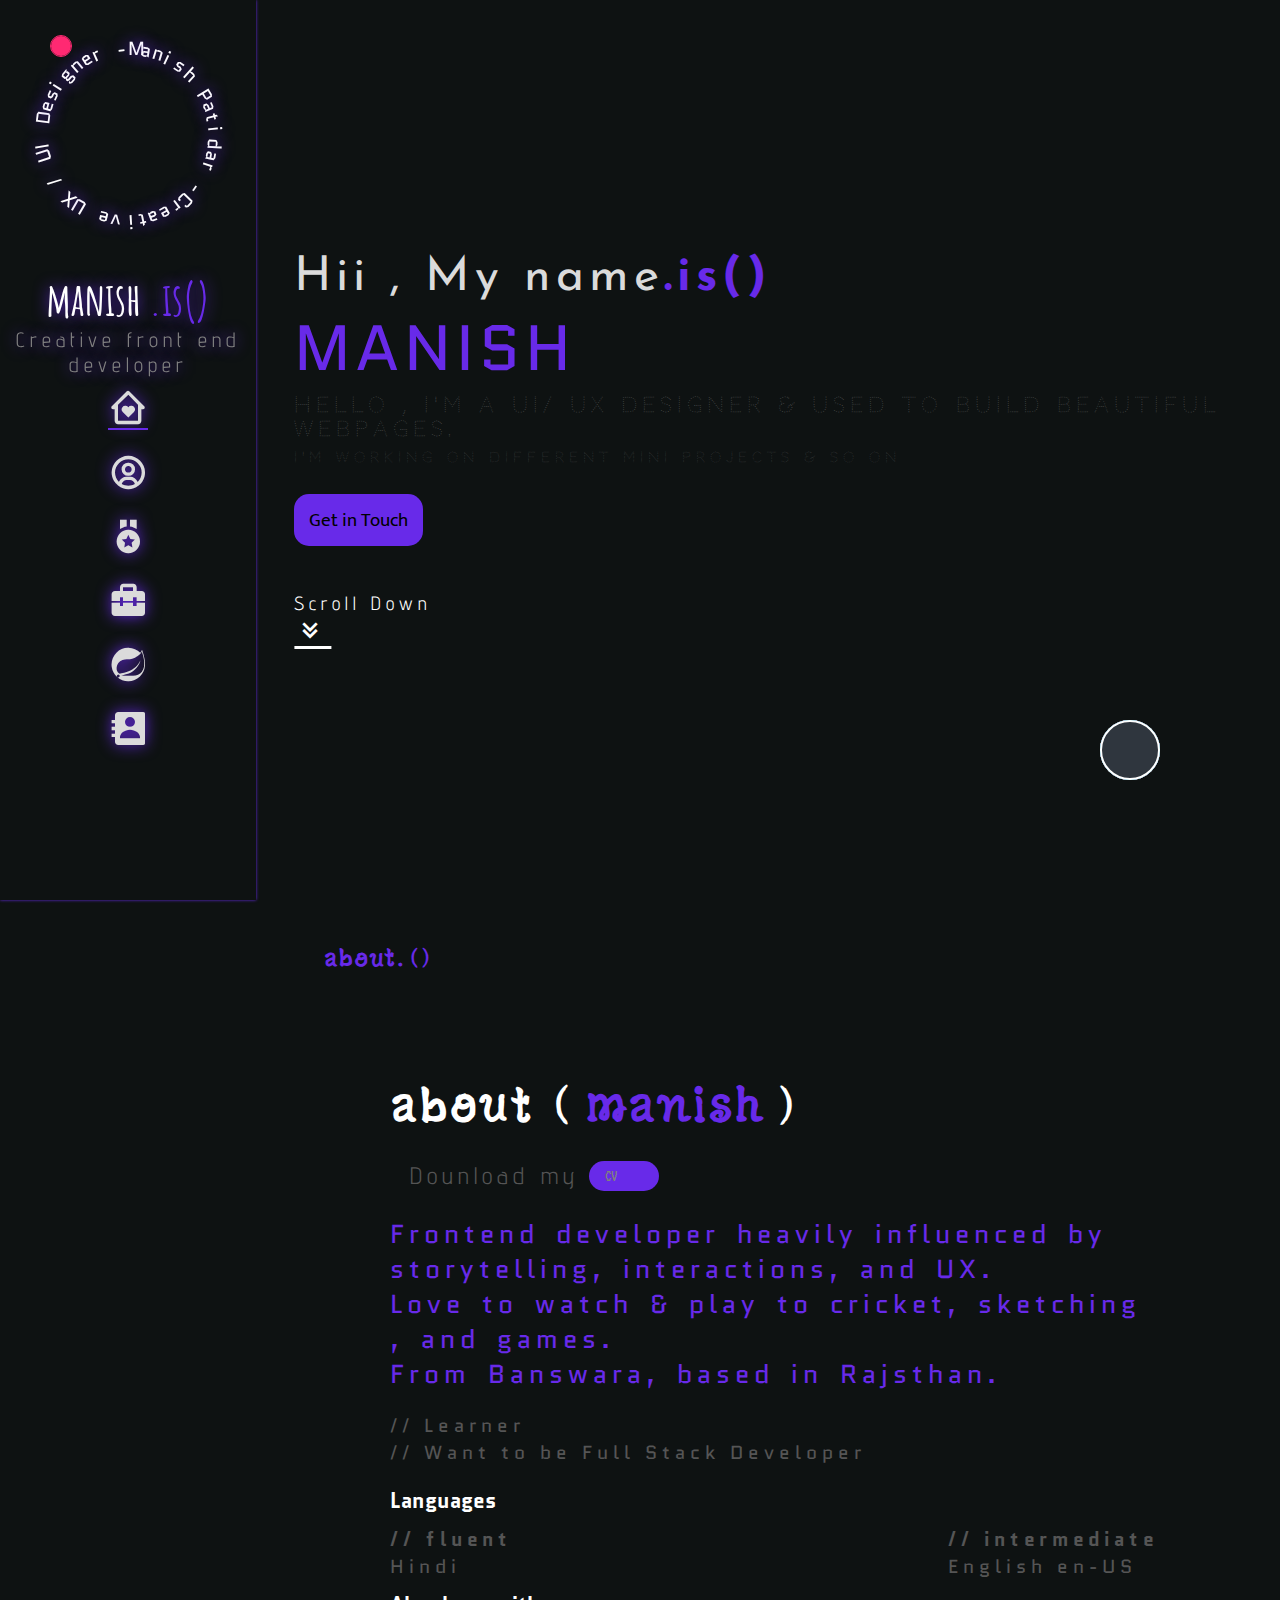
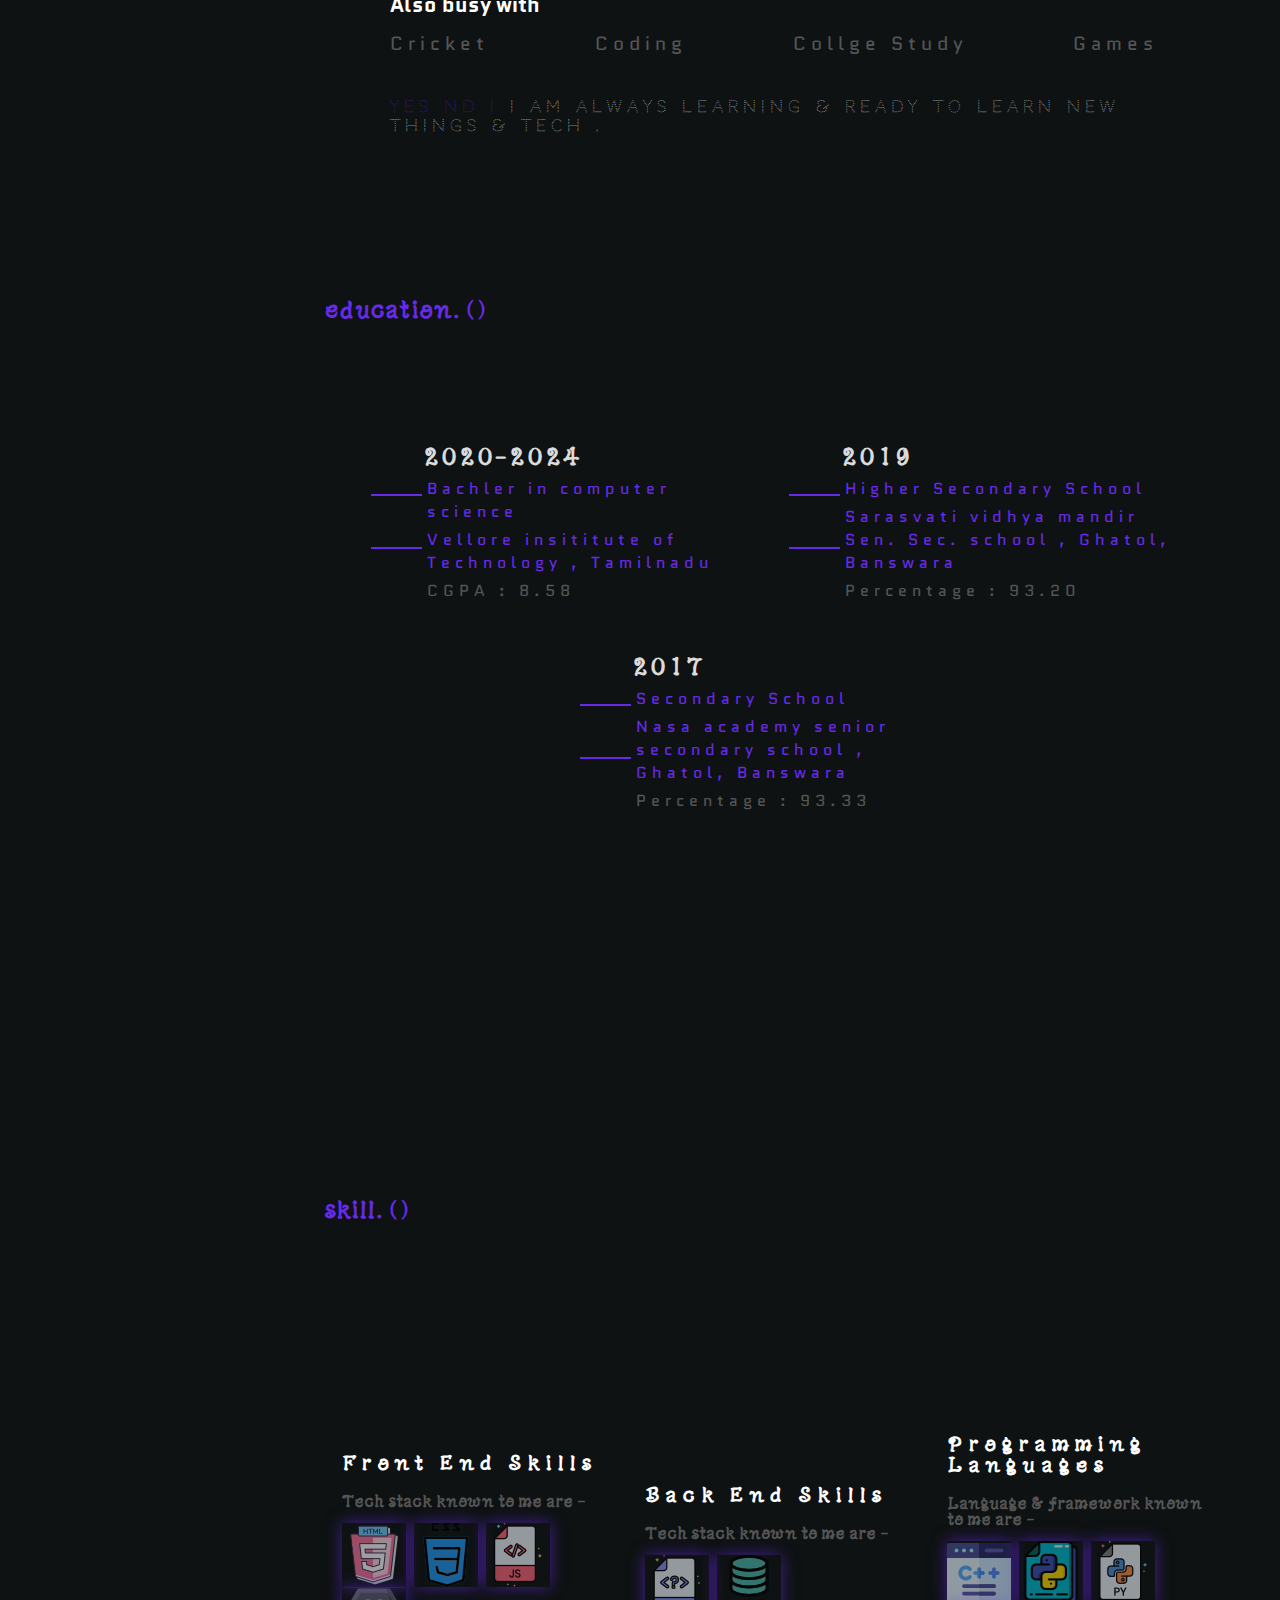
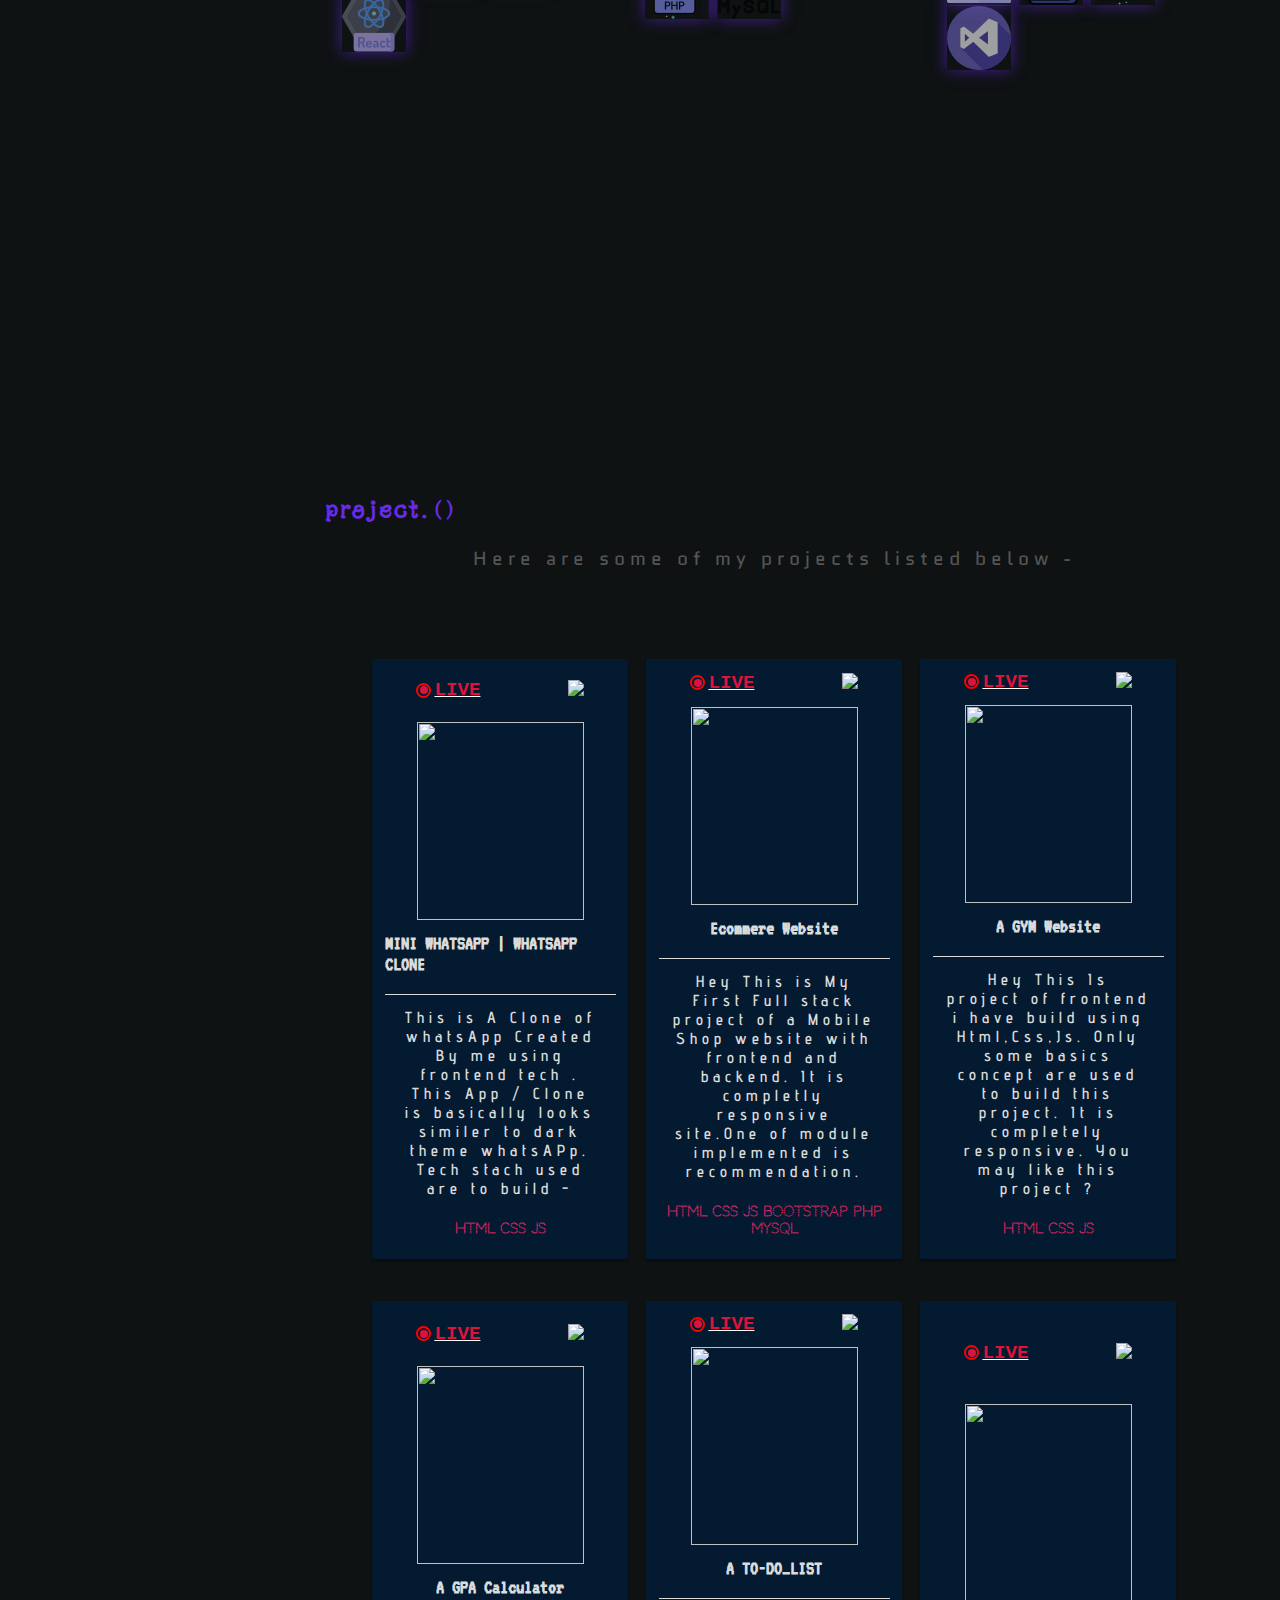
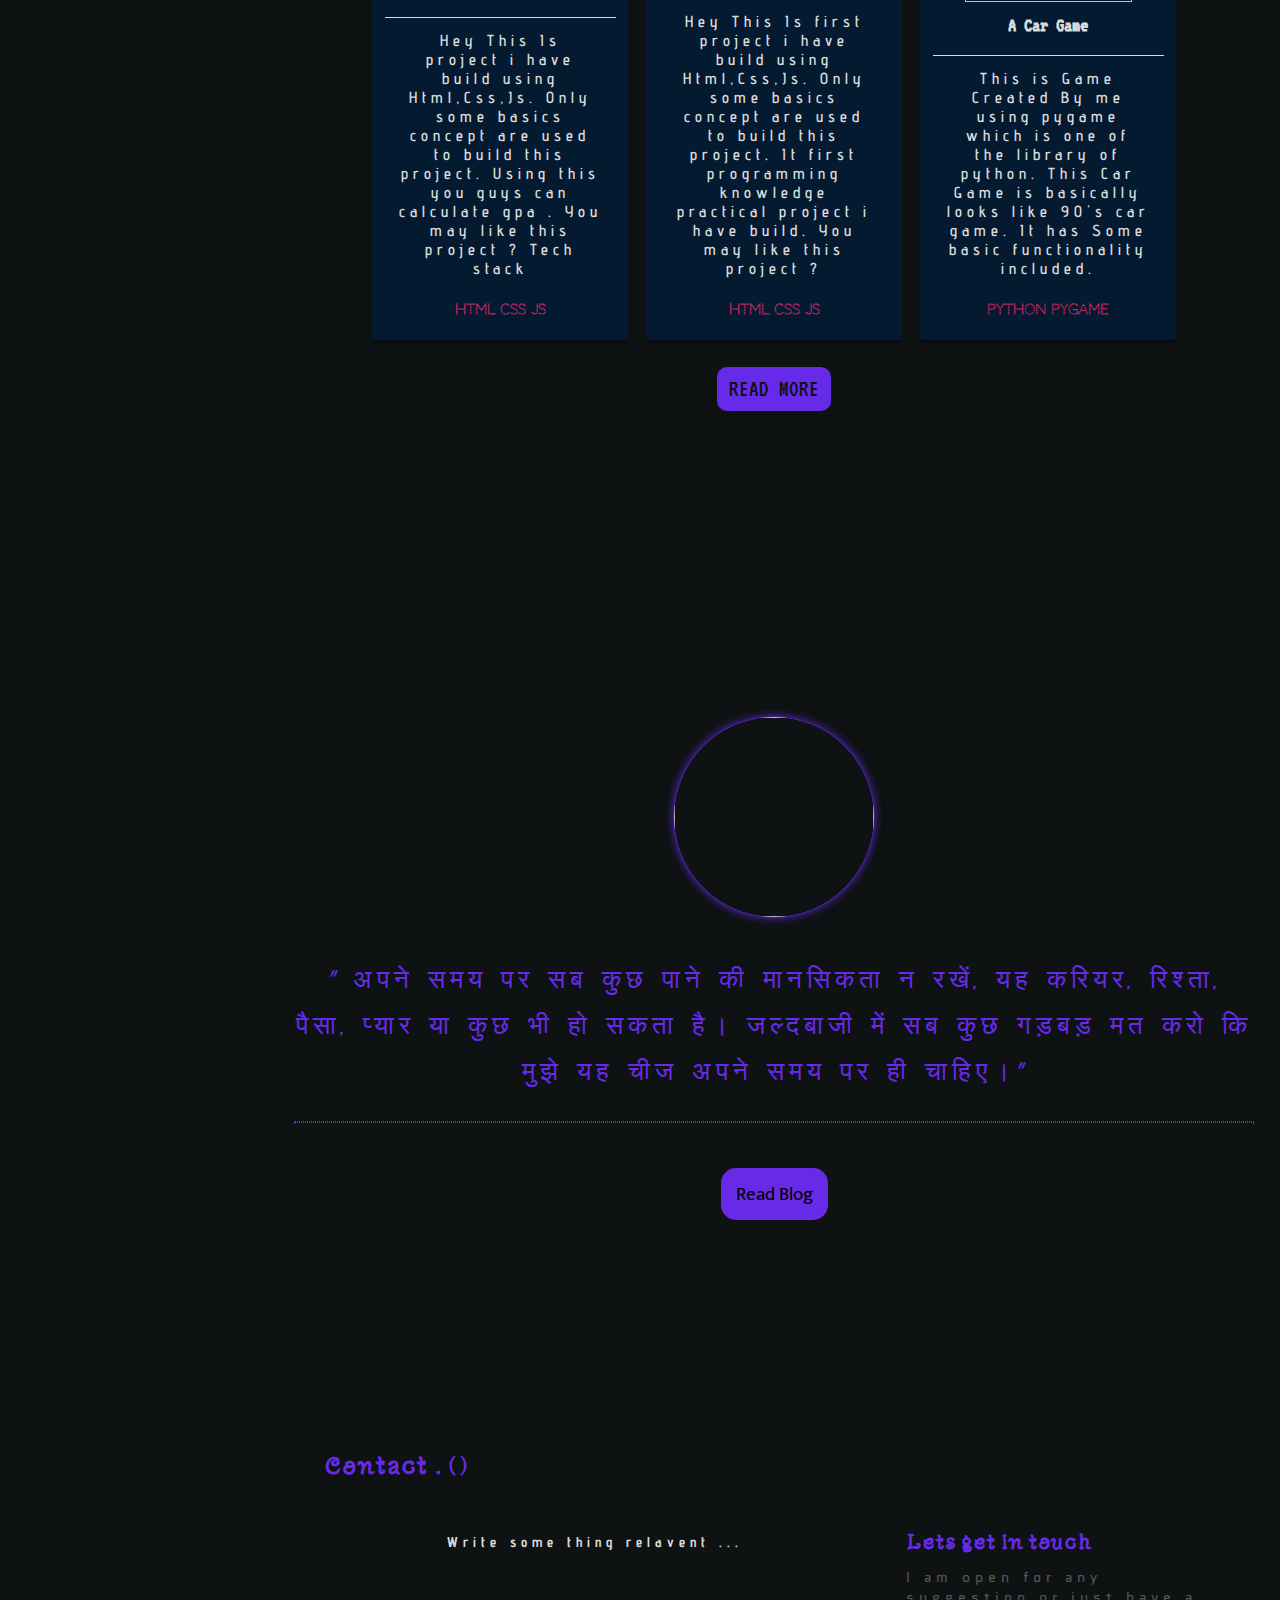
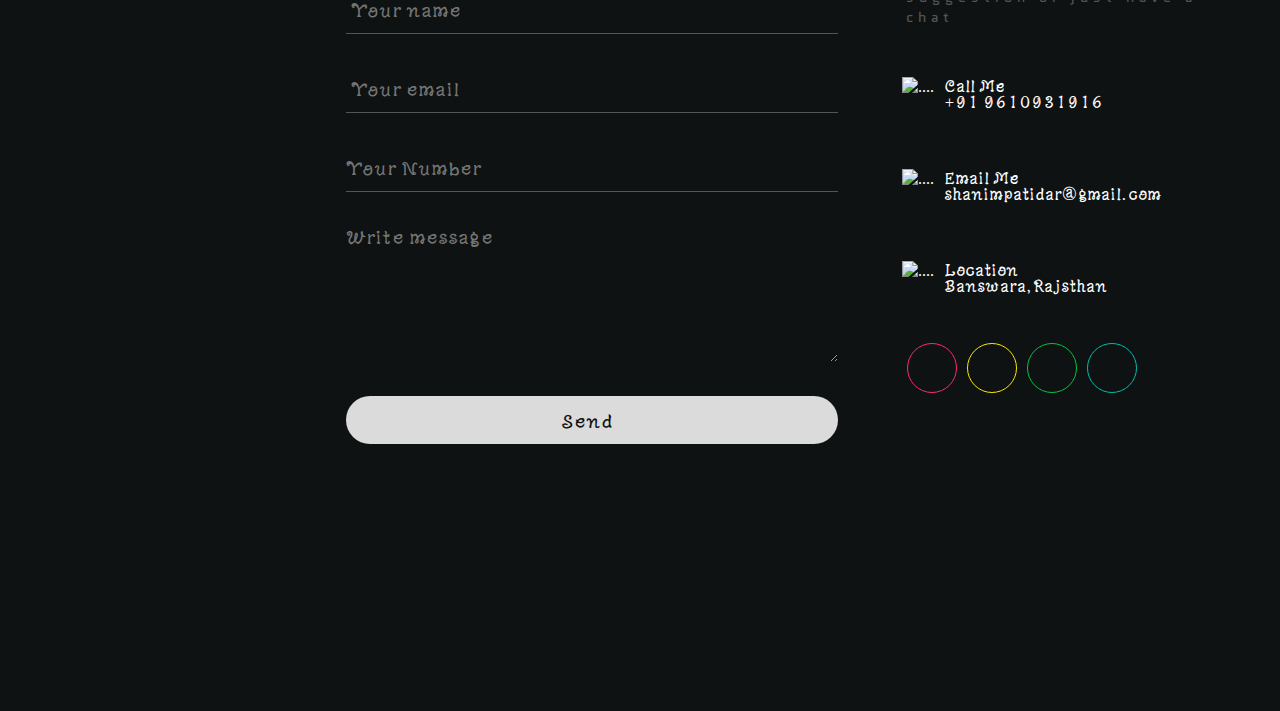
==== Portfolio/index.html @ 928ddebb "Add files via upload" ====
<!DOCTYPE html>
<html lang="en">

<head>
    <meta charset="UTF-8">
    <meta http-equiv="X-UA-Compatible" content="IE=edge">
    <meta name="viewport" content="width=device-width, initial-scale=1.0">
    <title>Mine Portfolio -- | Manish </title>
    <link rel="stylesheet" href="style.css">
    <link rel="stylesheet" href="media.css">
    <!-- 	Adding cdn link & font awesom icon link -->
    <link href="https://cdnjs.cloudflare.com/ajax/libs/font-awesome/5.13.0/css/all.min.css" rel="stylesheet">
    <link rel="stylesheet" href="https://pro.fontawesome.com/releases/v5.10.0/css/all.css"
        integrity="sha384-AYmEC3Yw5cVb3ZcuHtOA93w35dYTsvhLPVnYs9eStHfGJvOvKxVfELGroGkvsg+p" crossorigin="anonymous" />
    <!-- box-icon link -->
    <link href='https://unpkg.com/boxicons@2.1.1/css/boxicons.min.css' rel='stylesheet'>
</head>

<body>
    <div class="burger" >
        <div class="line f" ></div>
        <div class="line s"></div>
        <div class="line l"></div>
    </div>
    <nav id="navbar">
        <div class="navContainer">
            <div class="designLogo">
                <div class="circle">
                    <div class="logo"></div>
                    <div class="text">
                        <p>Manish Patidar -Creative UX / UI Designer -</p>
                    </div>
                </div>
            </div>
            <div class="textLogo">
                <h4>manish <span>.is()</span></h4>
                <p>Creative front end developer</p>
            </div>
            <div class="navIcons">
                <div class="nav-sub-icon active-btn">
                    <a href="#home"><i id="hm" class='bx bx-home-heart '></i></a>
                </div>
                <div class="nav-sub-icon">
                    <a href="#about"><i id="ab" class='bx bx-user-circle '></i></a>
                </div>
                <div class="nav-sub-icon">
                    <a href="#education"><i id="ed" class='bx bxs-medal'></i></a>
                </div>
                <div class="nav-sub-icon">
                    <a href="#skill"><i id="skl" class='bx bxs-briefcase-alt-2 '></i></a>
                </div>
                <div class="nav-sub-icon">
                    <a href="#project"><i id="pr" class='bx bxl-spring-boot '></i></a>
                </div>
                <div class="nav-sub-icon">
                    <a href="#contact"><i id="cont" class='bx bxs-contact'></i></a>
                </div>
            </div>
        </div>
        <div class="cross">
            <span><i class='bx bx-x'></i></span>
        </div>
    </nav>
    <section id="mainSection">
        <div class="socialMediahandle">
            <ul class="menu">
                <div class="toggle">
                    <ion-icon name="add-outline"></ion-icon>
                </div>
                <li style="--i:0; --clr:#ff2972;" >
                    <a href="#">
                        <ion-icon name="logo-youtube"></ion-icon>
                    </a>
                </li>
                <li style="--i:1; --clr:#fee800;">
                    <a href="#">
                        <ion-icon name="logo-instagram"></ion-icon>
                    </a></li>
                <li style="--i:2; --clr:#04c443;">
                    <a href="#">
                        <ion-icon name="logo-facebook"></ion-icon>
                    </a></li>
                <li style="--i:3; --clr:#fe00f1;">
                    <a href="https://www.linkedin.com/in/manish-patidar-726670213/" target="_blank">
                        <ion-icon name="link-outline"></ion-icon>
                    </a></li>
                <li style="--i:4; --clr:#00b0fe;">
                    <a href="#">
                        <ion-icon name="logo-codepen"></ion-icon>
                    </a></li>
                <li style="--i:5; --clr:#fea600;">
                    <a href="#">
                        <ion-icon name="archive-outline"></ion-icon>
                    </a></li>
                <li style="--i:6; --clr:#a529ff;">
                    <a href="#">
                        <ion-icon name="logo-whatsapp"></ion-icon>
                    </a></li>
                <li style="--i:7; --clr:#01bdab;">
                    <a href="#">
                        <ion-icon name="cafe-outline"></ion-icon>
                    </a></li>
            </ul>
        </div>
        <section id="home">
            <div class="homeSection">
                <p class="name-intro1" onselect="x()"> Hii , My name<span>.is()</span> </p>
				<p class="name-intro2"> MANISH </p>
				<p class="about-intro"> Hello , I'm A Ui/ UX designer & used to Build beautiful webpages. </p>
				<p class="work-into"> I'm working on different mini projects & so on</p>
				<button class="Hmid-btn">Get in Touch </button>
				<div class="scroll-up-btn">
					<p class="sc-d">
					    <span>Scroll Down</span>	
						<a href="#about"><i class='bx bx-chevrons-down bx-tada' ></i></a>
					</p>
				</div>
            </div>
        </section>

        <section id="about">
            <div class="aboutmeSection">
                <h2>about<span>.()</span>
                    <!-- <div class="outer">
                        <div class="inner"></div>
                    </div> -->
                </h2>
                <div class="aboutmeContain">
                    <h1>about ( <span> manish </span> )</h1>

                    <div class="links">
                        <a href="#">
                            <ion-icon name="logo-instagram"></ion-icon>
                        </a>
                        <a href="#">
                            <ion-icon name="logo-whatsapp"></ion-icon>
                        </a>
                        <p>Dounload my </p>
                        <button> CV 
                            <a href="https://drive.google.com/file/d/16PiLW_G8bCx0OnQENixL5SRj2Li1J457/view?usp=share_link" target="_blank">
                                <ion-icon name="cloud-download-outline"></ion-icon>
                            </a>
                        </button>
                    </div>

                    <div class="profileIntro">
                        <p>Frontend developer heavily influenced by</p>
                        <p>storytelling, interactions, and UX.</p>
                        <p>Love to watch & play to cricket, sketching , and games.</p>
                        <p>From Banswara, based in Rajsthan.</p>
                    </div>
                    <div class="profileIntro1">
                        <p>// Learner</p>
                        <p>// Want to be Full Stack Developer</p>
                    </div>
                    <h3>Languages</h3>
                    <div class="profileIntro2"> 
                        <div>
                            <h4> // fluent</h4>
                            <p>Hindi</p>
                        </div>
                        <div>
                            <h4> // intermediate</h4>
                            <p>English en-US</p>
                        </div>
                    </div>
                    <h3>Also busy with</h3>
                    <div class="profileIntro3">
                        <span>Cricket</span>
                        <span>Coding</span>
                        <span>Collge Study</span>
                        <span>Games</span>
                    </div>
                    <div class="note">
                       <span>  YES ND !</span> I am always learning & ready to learn new things & tech .
                    </div>
                </div>
            </div>
        </section>

        <section id="education">
            <div class="educationSection">
                <h2>education<span>.()</span>
                    <!-- <div class="outer">
                        <div class="inner"></div>
                    </div> -->
                </h2>
                <div class="educationSectionContain">
                    <div class="eduBx">
                        <div class="eduLogo">
                            <ion-icon name="school-outline"></ion-icon>
                        </div>
                        <div class="eduDet">
                            <h2>2020-2024</h2>
                            <p>Bachler in computer science</p>
                            <p>Vellore insititute of Technology , Tamilnadu</p>
                            <p class="ranks">CGPA : 8.58</p>
                        </div>
                    </div>
                    <div class="eduBx">
                        <div class="eduLogo">
                            <ion-icon name="thermometer-outline"></ion-icon>
                        </div>
                        <div class="eduDet">
                            <h2>2019</h2>
                            <p>Higher Secondary School</p>
                            <p>Sarasvati vidhya mandir Sen. Sec. school  , Ghatol, Banswara</p>
                            <p class="ranks">Percentage : 93.20 </p>
                        </div>
                    </div>
                    <div class="eduBx">
                        <div class="eduLogo">
                            <ion-icon name="alarm-outline"></ion-icon>
                        </div>
                        <div class="eduDet">
                            <h2>2017</h2>
                            <p>Secondary School</p>
                            <p>Nasa academy senior secondary school  , Ghatol, Banswara</p>
                            <p class="ranks">Percentage : 93.33 </p>
                        </div>
                    </div>
                </div>
            </div>
        </section>

        <section id="skill">
            <div class="skillSection">
                <h2>skill<span>.()</span>
                    <!-- <div class="outer">
                        <div class="inner"></div>
                    </div> -->
                </h2>
                <div class="skillSectionContain">
                    <div class="bx1 bx">
                        <h4>Front End Skills</h4>
                        <h6>Tech stack known to me are - </h6>
                        <div>
                            <img src="images/html-5.png">
                            <img src="images/css.png">
                            <img src="images/javascript.png">
                            <img src="images/react.png">
                        </div>
                    </div>
                    <div class="bx2 bx">
                        <h4>Back End Skills</h4>
                        <h6>Tech stack known to me are - </h6>
                        <div>
                            <img src="images/php-code.png">
                            <img src="images/mysql.png">
                            <!-- 								<img src="IMAGES/javascript.png"> -->
                            <!-- 								<img src="IMAGES/bootstrap.png"> -->
                        </div>
                    </div>
                    <div class="bx3 bx">
                        <h4>Programming Languages </h4>
                        <h6>Language & framework known to me are - </h6>
                        <div>
                            <img src="images/c-.png">
                            <img src="images/file.png">
                            <img src="images/python.png">
                            <img src="images/visual-studio.png">
                        </div>
                    </div>
                </div>
            </div>
        </section>

        <section id="project">
            <div class="project">
                <div class="projectSection">
                    <h2>project<span>.()</span>
                        <!-- <div class="outer">
                            <div class="inner"></div>
                        </div> -->
                    </h2>
                    <p> Here are some of my projects listed below - </p>
                    <div class="projectSectionContain">
                        <div class="box project1-list-box1">
                            <div class="innner-bx">
                                <div class="in-bx-top">
                                    <div class="red-dot-class">
                                        <div class="outer">
                                            <div class="inner"></div>
                                        </div>
                                        <a href="https://1-manish.github.io/whatsAppClone/whatsAppClone/index.html" target="_blank"><font style="text-decoration:line;">LIVE</font></a>
                                    </div>
                                    <div class="icon">
                                        <a href="#"><img src="IMAGES/github.png"></a>
                                    </div>
                                </div>
                                <div class="in-bx-mid">
                                    <img src="IMAGES/chat.png" >
                                </div>
                                <div class="in-bx-about">
                                    <h4>MINI WHATSAPP | WHATSAPP CLONE</h4>
                                    <p>
                                        This is A Clone of whatsApp Created By me using frontend tech .
                                        This App / Clone is basically looks similer to dark theme whatsAPp.
                                        Tech stach used are to build - 

                                    </p>
                                </div>
                                <div class="in-bx-bottom">
                                    <font> HTML CSS JS</font>
                                </div>
                            </div>
                            <div class="innner-bx">
                                <div class="in-bx-top">
                                    <div class="red-dot-class">
                                        <div class="outer">
                                            <div class="inner"></div>
                                        </div>
                                        <a href="https://www.youtube.com/watch?v=SXzs5JCB3bI&ab_channel=MANISHPATIDAR20BCE0170" target="_blank"><font>LIVE</font></a>
                                        
                                    </div>
                                    <div class="icon">
                                        <a href="#" target="_blank"><img src="IMAGES/github.png"></a>
                                        <!-- <a href="https://github.com/1-MANISH/Ms-Engage-Project-Recommendation-Engine-" target="_blank"><img src="IMAGES/github.png"></a> -->
                                    </div>
                                </div>
                                <div class="in-bx-mid">
                                    <img src="IMAGES/web.png">
                                </div>
                                <div class="in-bx-about">
                                    <h4>Ecommere Website</h4>
                                    <p>Hey This is My First Full stack project of a Mobile Shop website with frontend and backend.
                                        It is completly responsive site.One of module implemented is recommendation.
                                    </p>
                                </div>
                                <div class="in-bx-bottom" style="text-align: center;">
                                    <font > HTML CSS JS BootStrap PHP MYSQL</font>
                                </div>
                            </div>
                            <div class="innner-bx">
                                <div class="in-bx-top">
                                    <div class="red-dot-class">
                                        <div class="outer">
                                            <div class="inner"></div>
                                        </div>
                                        <a href="https://1-manish.github.io/A-GYM-_WEBSITE/project22/index.html" target="_blank"><font>LIVE</font></a>
                                    </div>
                                    <div class="icon">
                                        <a href="#"><img src="IMAGES/github.png"></a>
                                        <!-- <a href="https://github.com/1-MANISH/A-GYM-_WEBSITE" target="_blank"><img src="IMAGES/github.png"></a> -->
                                    </div>
                                </div>
                                <div class="in-bx-mid">
                                    <img src="IMAGES/treadmill.png">
                                </div>
                                <div class="in-bx-about">
                                    <h4>A GYM Website</h4>
                                    <p>Hey This Is project of frontend i have build using Html,Css,Js.
                                        Only some basics concept are used to build this project.
                                        It is completely responsive.
                                        You may like this project ?
                                    </p>
                                </div>
                                <div class="in-bx-bottom">
                                    <font> HTML CSS JS </font>
                                </div>
                            </div>
                        </div>
                        <div class="box project2-list-box2">
                            <div class="innner-bx">
                                <div class="in-bx-top">
                                    <div class="red-dot-class">
                                        <div class="outer">
                                            <div class="inner"></div>
                                        </div>
                                        <a href="https://1-manish.github.io/GPA-Calculator/" target="_blank"><font>LIVE</font></a>
                                    </div>
                                    <div class="icon">
                                        <a href="#" target="_blank"><img src="IMAGES/github.png"></a>
                                        <!-- <a href="https://github.com/1-MANISH/GPA-Calculator" target="_blank"><img src="IMAGES/github.png"></a> -->
                                    </div>
                                </div>
                                <div class="in-bx-mid">
                                    <img src="IMAGES/accounting.png">
                                </div>
                                <div class="in-bx-about">
                                    <h4>A GPA Calculator</h4>
                                    <p>Hey This Is  project i have build using Html,Css,Js.
                                        Only some basics concept are used to build this project.
                                        Using this you guys can calculate gpa .
                                        You may like this project ?
                                        Tech stack
                                    </p>
                                </div>
                                <div class="in-bx-bottom">
                                    <font> HTML CSS JS</font>
                                </div>
                            </div>
                            <div class="innner-bx">
                                <div class="in-bx-top">
                                    <div class="red-dot-class">
                                        <div class="outer">
                                            <div class="inner"></div>
                                        </div>
                                        <a href="https://shedualmyday.000webhostapp.com/" target="_blank"><font>LIVE</font></a>
                                    </div>
                                    <div class="icon">
                                        <a href="#"><img src="IMAGES/github.png"></a>
                                        <!-- <a href="https://github.com/1-MANISH/TO-DO-LIST"><img src="IMAGES/github.png"></a> -->
                                    </div>
                                </div>
                                <div class="in-bx-mid">
                                    <img src="IMAGES/to-do-list.png">
                                </div>
                                <div class="in-bx-about">
                                    <h4>A TO-DO_LIST</h4>
                                    <p>Hey This Is first project i have build using Html,Css,Js.
                                        Only some basics concept are used to build this project.
                                        It first programming knowledge practical project i have build.
                                        You may like this project ?
                                    </p>
                                </div>
                                <div class="in-bx-bottom">
                                    <font> HTML CSS JS </font>
                                </div>
                            </div>
                            <div class="innner-bx">
                                <div class="in-bx-top">
                                    <div class="red-dot-class">
                                        <div class="outer">
                                            <div class="inner"></div>
                                        </div>
                                        <a href="https://www.veed.io/view/cb61cf2e-c4e7-4989-a1b2-69d6a16a8d48?source=compressor-sharing" target="_blank"><font>LIVE</font></a>
                                    </div>
                                    <div class="icon">
                                        <a href="#"><img src="IMAGES/github.png"></a>
                                    </div>
                                </div>
                                <div class="in-bx-mid">
                                    <img src="IMAGES/game-console.png">
                                </div>
                                <div class="in-bx-about">
                                    <h4>A Car Game</h4>
                                    <p>
                                        This is Game Created By me using pygame which is one of the  library of python.
                                        This Car Game is basically looks like 90's car game.
                                        It has Some basic functionality included.
                                        
                                    </p>
                                </div>
                                <div class="in-bx-bottom">
                                    <font>Python PyGame</font>
                                </div>
                            </div>
                        </div>
                        <div class="bottom-btn">
                           <a href="#"><button >READ MORE</button></a> 
                        </div>
                    </div>
                </div>
            </div>
        </section>

        <section id="qoute">
            <section  class="qoutePara ">
                <div>
                    <img src="https://images.unsplash.com/photo-1552508744-1696d4464960?ixlib=rb-4.0.3&ixid=MnwxMjA3fDB8MHxwaG90by1wYWdlfHx8fGVufDB8fHx8&auto=format&fit=crop&w=1470&q=80" alt="">
                </div>
                <p >
                    "
                    अपने समय पर सब कुछ पाने की मानसिकता न रखें, यह करियर, रिश्ता, पैसा, प्यार या कुछ भी हो सकता है। जल्दबाजी में सब कुछ गड़बड़ मत करो कि मुझे यह चीज अपने समय पर ही चाहिए।"
                </p>
                <hr >
                <a href="/blog.html">
                    <button class="blogBtn">Read Blog</button>
                </a>
            </section>
        </section>


        <section id="contact">
            <div class="contactSection">
                <h2>Contact <span>.()</span>
                </h2>
                <div class="contactSectionContain">
                    <div class="cleft">
                        <h3>
                            <span>
                                <ion-icon name="heart-outline"></ion-icon>
                            </span>
                            <p>Write some thing relavent ... </p>
                        </h3>
                        <form name="google-sheet" >
                            <input type="text" name="uname" id="uname" placeholder=" Your name" required>
                            <input type="email" name="uemail" id="uemail" placeholder=" Your email" required>
                            <input type="number" name="upnone" id="uphone" placeholder="Your Number" required>
                            <textarea  id="umessage" name="umessage" cols="30" rows="5" placeholder="Write message" required></textarea><br>
                            <button class="cbutton" type="submit">
                                Send
                                <ion-icon name="arrow-forward-outline"></ion-icon>
                            </button>
                            <div class="Cmsg">
                                <p class="successMsg"></p>
                            </div>
                        </form>
                    </div>
                    <div class="cright">
                        <h2>Lets get in touch</h2>
                        <p>I am open for any suggestion or just have a chat</p>
                        <div class="crightBox">
                            <div class="bx">
								<div class="lft">
									<img src="IMAGES/calling.png" alt="....">
								</div>
								<div class="rgt">
									<font class="top">Call Me</font>
									<br>
									<font class="bottom">+91 9610931916</font>
								</div>
							</div>
							<div class="bx">
								<div class="lft">
									<img src="IMAGES/message.png" alt="....">
								</div>
								<div class="rgt">
									<font class="top">Email Me</font>
									<br>
									<font class="bottom">shanimpatidar@gmail.com</font>
								</div>
							</div>
							<div class="bx">
								<div class="lft">
									<img src="IMAGES/location.png" alt="....">
								</div>
								<div class="rgt">
									<font class="top">Location</font>
									<br>
									<font class="bottom">Banswara,Rajsthan</font>
								</div>
							</div>
                        </div>
                        <div class="bottonSocialMedia">
                            <a  href="#"   style="--col:#ff2972;">
                                <ion-icon  name="logo-facebook"></ion-icon>
                            </a>
                            <a href="#" style="--col:#fee800;">
                                <ion-icon name="logo-instagram"></ion-icon>
                            </a>
                            <a href="#" style="--col:#04c443;">
                                <ion-icon name="logo-youtube"></ion-icon>
                            </a>
                            <a href="https://www.linkedin.com/in/manish-patidar-726670213/" target="_blank" style="--col:#01bdab;">
                                <ion-icon name="link-outline"></ion-icon>
                            </a>
                        </div>
                    </div>
                </div>
            </div>
        </section>
    </section>

    <!-- Custom Pointer -->
    <div class="cursor">
    </div>

    
</body>

<!-- jquery cdn link-->
<script src="https://code.jquery.com/jquery-3.6.1.min.js" ></script>

<!-- our js -->
<script src="script.js"></script>

<!-- Ion incons -->
<script type="module" src="https://unpkg.com/ionicons@5.5.2/dist/ionicons/ionicons.esm.js"></script>
<script nomodule src="https://unpkg.com/ionicons@5.5.2/dist/ionicons/ionicons.js"></script>

</html>
---- Portfolio/style.css ----
/* Import Fonts */
@import url('https://fonts.googleapis.com/css2?family=Advent+Pro:wght@200;300;400;500;600;700&family=Alumni+Sans+Collegiate+One&family=Amatic+SC&family=Bangers&family=Bebas+Neue&family=Blaka+Hollow&family=Bungee+Shade&family=Bungee+Spice&family=Caveat:wght@700&family=Chewy&family=Codystar:wght@300;400&family=Creepster&family=Dawning+of+a+New+Day&family=DynaPuff&family=Fasthand&family=Fredoka+One&family=Gloria+Hallelujah&family=Great+Vibes&family=Inconsolata:wght@200&family=Inspiration&family=Island+Moments&family=Josefin+Sans:wght@300&family=Kanit:wght@100&family=Marck+Script&family=Megrim&family=Mukta:wght@400;700;800&family=Nabla&family=Pacifico&family=Permanent+Marker&family=Poppins:ital,wght@0,500;1,400;1,500&family=Quantico:ital,wght@0,400;0,700;1,400&family=Roboto+Mono&family=Rubik+Burned&family=Rubik+Distressed&family=Satisfy&family=Shadows+Into+Light&family=Silkscreen&family=Splash&family=VT323&family=Yellowtail&family=Yuji+Mai&display=swap');


/* -----------> Root Properties <------------- */
:root{
    --purple: #682ae9;
    --light: #dbdbdb;
    --header-link: #dbdbdb;
    --header-link-hover: #682ae9;
    --header-link-hover-icon: #dbdbdb;
    --header-link-active: #555;
    --bg: #0e1212;
    --bg-rgb: 14,18,18;
    --bgLight: radial-gradient(var(--bg),transparent,var(--purple) 130%);
    --gray: grey;
    --textcomment: #555;
    --bg-color:#031a30;

    --text-pcard-Head:#020826;
    --text-pcard-para:#716040;

	--formColor: #020f1d;
    --projectCardColor: #eaddcf;

}


/*  ------------Css setters----------------- */
*{
    margin: 0;
    padding: 0;
    box-sizing: border-box;
    color: white;
    scroll-behavior: smooth;
    cursor: none;
}
body{
    background: var(--bg);
}


/* -------------Custom cursor---------------- */
.cursor{
    z-index: 100000000;
    position: absolute;
    top: 4%;
    left: 4%;
    width: 20px;
    height: 20px;
    border-radius: 100%;
    background-color: #ff2972;
    pointer-events: none;
}
.cursor::after{
    width: 20px;
    height: 20px;
    border: 1px solid #ff2972;
    border-radius: 100%;
    content: "";
    position: absolute;
    top: -4%;
    left: -4%;
    transition: all 3s;
    animation: cursorMoves 2s infinite linear alternate;
}
@keyframes cursorMoves {
    from{
        transform: scale(1);
        opacity: 0.1;
    }
    to{
        transform: scale(1.9);
        opacity: 0.6;
    }
}


/*  ------------  NavBar ---------------- */
nav{
    background: var(--bg);
    box-shadow: 0 0 3px var(--header-link-hover);
    /* border-right: 2px solid var(--purple); */
    text-shadow: 0 0  15px var(--purple);
    width: 20vw;
    height: 100vh;
    position: fixed;
    bottom: 0;
    left: 0;
    z-index: 1;
}

.designLogo{
    /* border: 1px solid red; */
    font-family: 'VT323', monospace;
    display: flex;
    justify-content: center;
    align-items: center;
    min-height: 30vh;
}
.circle{
    position: relative;
    width: 200px;
    height: 200px;
    border-radius: 50%;
    /* background-color: #ccc; */
    display: flex;
    justify-content: center;
    align-items: center;
}
.logo{
    position: absolute;
    width: 150px;
    height: 150px;
    background:url('/images/logo1.jpeg');
    background-size:cover;
    border-radius: 50%;
    filter: brightness(.5) contrast(1.5) ;

}
.text{
    position: absolute;
    width: 100%;
    height: 100%;
    animation: animateText 10s linear infinite;
}

@keyframes animateText{
    0%{
        transform: rotate(360deg);
    }
    100%{
        transform: rotate(0deg);
    }
}
.text span{
    position: absolute;
    left: 50%;
    font-size: 1.2rem;
    transform-origin:  0 100px;

}

.textLogo {
    /* border: 1px solid red; */
    display: flex;
    flex-direction: column;
    align-items: center;
}

.textLogo h4{
    font-size: 2.8rem;
    font-family: 'Amatic SC', cursive;
    text-align: center;
}
.textLogo h4 span{
    color: var(--purple);
}
.textLogo p{
    font-size: 1.3rem;
    font-family: 'Advent Pro', sans-serif;
    color: var(--gray);
    text-align: center;
}

.navIcons{
    display: flex;
    flex-direction: column;
    align-items: center;
}
.navIcons div{
    width: 40px ;
    height: 40px;
    margin: 12px;
    display: flex;
    justify-content: center;
    align-items: center;

}

.navIcons div a i{
    cursor: pointer;
    color: var(--header-link);
    font-size: 2.5rem;
}
.navIcons div a i:hover{
    color: var(--header-link-hover);
}
.navIcons div a i:active{
    color: var(--header-link-active);
}
.active-btn a i{
    border-bottom: 2px solid var(--purple);
}

.burger{
        z-index: 10000;
    	/* border: 2px solid red; */
        position: fixed;
        float: right;
        top: 27px;
        right: 30px;
        width: 28px;
        height: 30px;
        cursor: pointer;
        align-items: center;
        visibility: hidden;
}
.burger .line{
        margin:6px 1px;
        width:24px;
        height: 2px;
        background: var(--purple);
}

.cross{
	visibility: hidden;
}
.cross span{
    border: 1px solid white;
    border-radius: 50%;
    padding: .3vmax;
    display: flex;
    justify-content: center;
    align-items: center;
}
.cross span i{
    font-size: 1.2rem;
}

/* ---------------------- Whole website main page ------------------- */

#mainSection{
    background-color: var(--bg);
    min-height: 100vh;
    width: 79vw;
    position: absolute;
    right: 0;
    top: 0;
}




/* ----------Secial media handles ------------ */
.socialMediahandle{
    position: fixed;
    bottom: 0px;
    right: 0px;
    /* border: 1px solid red; */
    width: 300px;
    height: 300px;
    display: flex;
    justify-content: center;
    align-items: center;
    color: #333;
    z-index: 10000;
}
.menu{
    position: relative;
    width: 280px;
    height: 280px;
    display: flex;
    justify-content: center;
    align-items: center;
}

.menu li{
    list-style: none;
    position: absolute;
    left: 0;
    transition: 0.5s;
    transition-delay: calc(0.1s*var(--i));
    transform-origin: 140px;
    transform: rotate(0deg) translate(110px);

}
.menu.active li{
    transform: rotate(calc(360deg/ 8 * var(--i))) translate(0px);
}
.menu li a {
    
    display: flex;
    justify-content: center;
    align-items: center;
    width: 60px;
    height: 60px;
    color: var(--clr);
    border: 2px solid var(--clr);
    border-radius: 50%;
    transform: rotate(calc(360deg/ -8 * var(--i))) translate(0px);
    transition: 1s;
}
.menu li a ion-icon{
    font-size: 1.5rem;
    color: var(--clr);
}
.menu li a:hover{
    transition: 0s;
    background-color: var(--clr);
    color:#333;
    box-shadow: 0 0 10px var(--clr),
    0 0 30px var(--clr),
    0 0 50px var(--clr) ;
}

.menu .toggle{
    position: absolute;
    width: 60px;
    height: 60px;
    background-color: #2f363e;
    border: 2px solid #fff;
    color: #fff;
    border-radius: 50%;
    display: flex;
    justify-content: center;
    align-items: center;
    cursor: pointer;
    z-index: 5;
    font-size: 2rem;
    transition: transform 1.25s;
}
.menu.active .toggle{
    transform: rotate(315deg);
}





/*  ------------------Home section ------------------------ */
#home{
    height: 100vh;
    width: 100%;
    display: flex;
    justify-content: center;
    align-items: center;
}

.homeSection{
    /* border: 1px solid var(--purple); */
    padding: 2vmax;
    
}
.name-intro1{
    font-family: 'Josefin Sans', sans-serif;
    font-size: 3rem;
    color: var(--light);
}
.name-intro1 span{
    font-weight: 900;
    color: var(--purple);
}
.name-intro2{
    color: var(--purple);
    font-size: 4rem;
    font-family: 'Quantico', sans-serif;
}
.about-intro{
    font-family: 'Codystar', cursive;
    font-size: 1.3rem;
}
.work-into{
    margin: 8px 0;
    font-family: 'Codystar', cursive;
    font-size: .9rem;
}
.Hmid-btn{
    margin: 20px 0;
    font-size: 1.2rem;
    font-family: 'Mukta', sans-serif;
    background-color: var(--purple);
    border: none;
    outline: none;
    padding: 10px 15px;
    border-radius: 15px;
    color: black;
}
.Hmid-btn:hover{
    color: var(--bg);
    background:#ff2972 ;
    box-shadow: 0 0 10px #ff2972,
    0 0 10px #ff2972,
    0 0 10px #ff2972;
}
.scroll-up-btn{
    margin-top: 26px;
}
.sc-d{
    font-family: 'Advent Pro', sans-serif;
}
.sc-d a{
    font-size: 2rem;
    display: flex;
    align-items: center;
}

.sc-d a i{
    transition: all 0.2s;
    animation:colorChange 10s linear  infinite  
}



/* -----------------About me section--------------- */
#about{
    min-height: 100vh;
    width: 100%;
}

.aboutmeSection{
    min-height: 100vh;
    width: 100%;
    /* border: 1px solid white; */
    padding: 2vmax;
}
.aboutmeSection h2{
    color: var(--purple);
    margin: 12px 30px;
    font-family: 'Yuji Mai', serif;
}
/* .aboutmeSection h2 .outer{
    width: 110px;
    height: 5px;
    border: 1px solid var(--gray);
    border-radius: 15%;
}
.aboutmeSection h2 .inner{
    width: 10px;
    height: 5px;
    background-color: var(--gray);
    border-radius: 15%;
    animation: animateDesign 3s  infinite;
	animation-timing-function: linear;
}
@keyframes animateDesign {
    0%{
        margin-left: 0px;
       }
     10%{
          margin-left: 10px;
       }
     20%{
          margin-left: 20px;
       }
     30%{
          margin-left: 30px;
       }
     40%{
          margin-left: 40px;
       }
     50%{
          margin-left: 50px;
       }
     60% {
          margin-left: 60px;
       }
     70% {
          margin-left: 70px;
       }
     80%{
          margin-left: 80px;
       }
     90%{
          margin-left: 90px;
       }
     100%{
          margin-left: 100px;
       }
} */

.aboutmeSection h2 span{
    color: var(--purple);
}

.aboutmeSection .aboutmeContain{
    /* border: 1px solid red; */
    width: 80%;
    margin: 92px auto;
}
.aboutmeSection .aboutmeContain h1{
    font-family: 'Yuji Mai', serif;
    font-size: 3rem;
}
.aboutmeSection .aboutmeContain h1 span{
    color: var(--purple);
}
.aboutmeSection .aboutmeContain .links{
    margin: 26px 0;
    display: flex;
    align-items: center;
}
.aboutmeSection .aboutmeContain .links a{
   font-family: 'Advent Pro', sans-serif;
   font-size: 1.8rem;
   margin-right: 10px;
   
}
.aboutmeSection .aboutmeContain .links ion-icon{
   color: lightgreen;
   border-radius: 50%;
}
.aboutmeSection .aboutmeContain .links ion-icon:hover{
    color: var(--bg);
    background:lightgreen;;
    box-shadow: 0 0 10px lightgreen,
    0 0 10px lightgreen,
    0 0 10px lightgreen;
}
.aboutmeSection .aboutmeContain .links p{
   font-family: 'Advent Pro', sans-serif;
   font-size: 1.5rem;
   margin-right: 10px;
}
.aboutmeSection .aboutmeContain .links button{
    font-family: 'VT323', monospace;
    font-size: 1rem;
    display: flex;
    align-items: center;
    justify-content: space-evenly;
    width: 70px;
    height: 30px;
    border-radius: 18px;
    border: none;
    outline: none;
    background-color: var(--purple);
    color: var(--gray);
}
.aboutmeSection .aboutmeContain .links button a ion-icon{
    color: inherit;
    font-size: 1.2rem;
}
.aboutmeSection .aboutmeContain .links button:hover{
    color: var(--bg);
    background:#ff2972 ;
    box-shadow: 0 0 10px #ff2972,
    0 0 10px #ff2972,
    0 0 10px #ff2972;
}

.aboutmeSection .aboutmeContain .profileIntro p{
    font-family: 'Quantico', sans-serif;
    font-size: 1.6rem;
    line-height: 35px;
    word-spacing: 5px;
    letter-spacing: 5px;
    color: var(--purple);

}
.aboutmeSection .aboutmeContain .profileIntro1{
    margin: 20px 0;
    
}
.aboutmeSection .aboutmeContain .profileIntro1 p{
    font-family: 'Quantico', sans-serif;
    font-weight: 100;
    color: var(--textcomment);
    letter-spacing: 5px;
    
}
.aboutmeSection .aboutmeContain h3{
    font-family: 'Quantico', sans-serif;
    font-size: 1.3rem;
    margin: 10px 0;

}
.aboutmeSection .aboutmeContain .profileIntro2{
  display: flex;
  justify-content: space-between;
  
}
.aboutmeSection .aboutmeContain .profileIntro2 div  h4 , p{
    letter-spacing: 5px;
    font-family: 'Quantico', sans-serif;
    font-size: 1.2rem;
    color: var(--textcomment);
}
.aboutmeSection .aboutmeContain .profileIntro3{
    display: flex;
    justify-content: space-between;
}
.aboutmeSection .aboutmeContain .profileIntro3 span{
    font-family: 'Quantico', sans-serif;
    font-size: 1.2rem;
    color: var(--textcomment);
    letter-spacing: 5px;
}

.aboutmeSection .aboutmeContain .note{
  margin-top: 40px;
  font-family: 'Codystar', cursive;
  font-size: 1rem;
  
  letter-spacing: 5px;
}
.aboutmeSection .aboutmeContain .note span{
    color: var(--purple);
}




/* ---------Education-section---------- */
#education{
    min-height: 100vh;
    width: 100%;
}

.educationSection{
    min-height: 100vh;
    width: 100%;
    /* border: 1px solid white; */
    padding: 2vmax;
}
.educationSection h2{
    color: var(--purple);
    margin: 12px 30px;
    font-family: 'Yuji Mai', serif;
}

/* .educationSection h2 .outer{
    width: 160px;
    height: 5px;
    border: 1px solid var(--gray);
    border-radius: 15%;
}
.educationSection h2 .inner{
    width: 10px;
    height: 5px;
    background-color: var(--gray);
    border-radius: 15%;
    animation: animateDesign1 3s  infinite;
	animation-timing-function: linear;
}
@keyframes animateDesign1 {
    0%{
        margin-left: 0px;
       }
     10%{
          margin-left: 16px;
       }
     20%{
          margin-left: 32px;
       }
     30%{
          margin-left: 48px;
       }
     40%{
          margin-left: 64px;
       }
     50%{
          margin-left: 80px;
       }
     60% {
          margin-left: 96px;
       }
     70% {
          margin-left: 112px;
       }
     80%{
          margin-left: 128px;
       }
     90%{
          margin-left: 144px;
       }
     100%{
          margin-left: 160px;
       }
} */

.educationSection h2 span{
    color: var(--purple);
}

.educationSection .educationSectionContain{
    min-height: 100px;
    width: 90%;
    margin: 92px auto;
    display: flex;
    flex-wrap: wrap;
    justify-content: space-evenly;
}
.educationSection .educationSectionContain .eduBx{
    width: 45%;
    margin: 20px 0;
    display: flex;
    align-items: center;
    justify-content: space-between;
}
.educationSection .educationSectionContain .eduBx .eduLogo{
    border-top: 2px solid var(--purple);
    border-bottom: 2px solid var(--purple);
    padding: 2vmax;
}

.educationSection .educationSectionContain .eduBx .eduLogo  ion-icon{
    font-size:3rem;
    color: lightgreen;
    transition: all 0.5s;
    animation: colorChange 10s linear  infinite  ;

}
@keyframes colorChange {
    0%{
        color:#ff2972;
        
    }
    12%{
        color:#fee800;
        
    }
    24%{
        color:#04c443;
    }
    36%{
        color:#fe00f1;
    }
    48%{
        color:#00b0fe;
    }
    60%{
        color:#fea600;
    }
    80%{
        color:#a529ff;
    }
    100%{
        color:#01bdab;
    }
    
}

.educationSection .educationSectionContain .eduBx .eduDet h2{
    color: var(--light);
    margin: 0 0 ;
}
.educationSection .educationSectionContain .eduBx .eduDet p{
    color: var(--purple);
    font-size: 1rem;
    margin: 5px;
}

.educationSection .educationSectionContain .eduBx .eduDet .ranks{
    color: var(--textcomment);
}


/* -----------Skill Section----------- */
#skill{
    min-height: 100vh;
    width: 100%;
}

.skillSection{
    min-height: 100vh;
    width: 100%;
    /* border: 1px solid white; */
    padding: 2vmax;
}
.skillSection h2{
    color: var(--purple);
    margin: 12px 30px;
    font-family: 'Yuji Mai', serif;
}

/* .skillSection h2 .outer{
    width: 100px;
    height: 5px;
    border: 1px solid var(--gray);
    border-radius: 15%;
}
.skillSection h2 .inner{
    width: 10px;
    height: 5px;
    background-color: var(--gray);
    border-radius: 15%;
    animation: animateDesign2 3s  infinite;
	animation-timing-function: linear;
}
@keyframes animateDesign2 {
    0%{
        margin-left: 0px;
       }
     10%{
          margin-left: 10px;
       }
     20%{
          margin-left: 20px;
       }
     30%{
          margin-left: 30px;
       }
     40%{
          margin-left: 40px;
       }
     50%{
          margin-left: 50px;
       }
     60% {
          margin-left: 60px;
       }
     70% {
          margin-left: 70px;
       }
     80%{
          margin-left: 80px;
       }
     90%{
          margin-left: 90px;
       }
     100%{
          margin-left: 100px;
       }
} */


.skillSection h2 span{
    color: var(--purple);
}

.skillSection .skillSectionContain
{
    min-height: 50vh;
    width: 90%;
    margin: 92px auto;
    display: flex;
    /* flex-wrap: wrap; */
    justify-content: space-between;
    align-items: center;
    
}
.skillSection .skillSectionContain .bx{
    width: 30%;
    
}
.skillSection .skillSectionContain .bx > h4{
    font-family: 'Yuji Mai', serif;
    font-size: 1.3rem;
    margin: 20px 0;
    letter-spacing: 5px;
}
.skillSection .skillSectionContain .bx  > h6 {
    font-family: 'Yuji Mai', serif;
    font-size: 1rem;
    margin: 15px 0;
    color: var(--textcomment);
}
.skillSection .skillSectionContain .bx >div>img {
    /* border: 1px solid var(--purple); */
    transition: all .9s;
    cursor: pointer;
    box-shadow: 0 0 15px var(--purple);
    opacity: 0.6;
    animation: animationCool 1s  infinite alternate;
	animation-timing-function: linear;
}

.skillSection .skillSectionContain .bx >div>img:hover{
    transform: rotate(360deg);
    transform: scale(1.3);
    opacity: 1;
    color: var(--bg);
    background:#ff2972 ;
    box-shadow: 0 0 10px #ff2972,
    0 0 10px #ff2972,
    0 0 10px #ff2972;
}


/* -------------Project -section ------------ */

#project{
    min-height: 100vh;
    width: 100%;
}

.projectSection{
    min-height: 100vh;
    width: 100%;
    /* border: 1px solid white; */
    padding: 2vmax;
}
.projectSection h2{
    color: var(--purple);
    margin: 12px 30px;
    font-family: 'Yuji Mai', serif;
}

.projectSection h2 .outer{
    width: 130px;
    height: 5px;
    border: 1px solid var(--gray);
    border-radius: 15%;
}
.projectSection h2 .inner{
    width: 10px;
    height: 5px;
    background-color: var(--gray);
    border-radius: 15%;
    animation: animateDesign3 3s  infinite;
	animation-timing-function: linear;
}
@keyframes animateDesign3 {
    0%{
        margin-left: 0px;
       }
     10%{
          margin-left: 12px;
       }
     20%{
          margin-left: 24px;
       }
     30%{
          margin-left: 36px;
       }
     40%{
          margin-left: 48px;
       }
     50%{
          margin-left: 60px;
       }
     60% {
          margin-left: 72px;
       }
     70% {
          margin-left: 84px;
       }
     80%{
          margin-left: 96px;
       }
     90%{
          margin-left: 108px;
       }
     100%{
          margin-left: 120px;
       }
}
.projectSection h2 span{
    color: var(--purple);
}
.projectSection p{
    margin-top: 20px;
    text-align: center;
    font-size: 1.2rem;
}
.projectSection .projectSectionContain
{
    /* border: 1px solid white; */
    min-height: 50vh;
    width: 95%;
    margin: 72px auto;
    
}


.box {
    width:65vw;
    margin: 12px auto;
    padding: 15px 5px;
    /* border: 1px solid white; */
    display: flex;
    justify-content: space-around;
  }
.innner-bx{
      width: 20vw;
      background: var(--bg-color);
      color:white;
      border-radius: 2px;
      display: flex;
      flex-direction: column;
      justify-content: center;
      align-items: center;
      padding : 12px 0;
      box-shadow: 0 2px 2px #010a149a;
      cursor: pointer;
      transition:0.4s all;
  }
.innner-bx:hover{
      transform: translate(-2px,-8px);

  }
.in-bx-top{
      width:20vw;
      margin: auto;
  /* 	border: 1px solid #b3a2a2; */
      display: flex;
      justify-content: space-around;
      align-items: center;
  }
.red-dot-class{
      display: flex;
      justify-content: space-around;
      align-items: center;
  }
.red-dot-class font{
      font-family: 'Ubuntu Mono', monospace;
      color: crimson;
      font-weight: bold;
      font-size:1.2rem;
      margin-left: 3px;
  }
.red-dot-class .outer{
      display: flex;
      justify-content: space-around;
      align-items: center;
      width: 15px;
      height: 15px;
      border:2px solid red;
      border-radius: 50%;
      animation: indicator 2s reverse infinite;
  }
@keyframes indicator {
    0%{
        opacity:0.1;
      }
    12%{
         opacity:0.2;
      }
    25%{
         opacity:0.3;
      }
    25%{
         opacity:0.4;
      }
    35%{
         opacity:0.5;
      }
    50%{
         opacity:0.6;
      }
    75% {
         opacity:0.7;
      }
    85% {
         opacity:0.8;
      }
    100%{
         opacity:1;
      }
  }
.red-dot-class .outer .inner{
      width: 8px;
      height: 8px;
      background-color: crimson;
      border-radius: 50%;
  }
.in-bx-mid{
  /* 	border: 1px solid #b3a2a2; */
      width:20vw;
      display: flex;
      justify-content: center;
      align-items: center;
      padding:12px 2px;
  }
.in-bx-mid img{
      width:13vw;
     height:22vh;
  }
.in-bx-about{

      width: 18vw;
      display: flex;
      flex-direction: column;
      justify-content: center;
      align-items: center;
  }
.in-bx-about h4{
    font-family: 'VT323', monospace;
    font-size:1.3rem;
    color:var(--light);
  }
.in-bx-about p{
    border-top: 1px solid var(--light);
    /* border-bottom: 1px solid var(--light); */
    padding: 1vmax;
    font-family: 'Advent Pro', sans-serif;
    font-size:1rem;
    font-weight: 600;
    color:var(--header-link);
  }
.in-bx-bottom{
    margin: 10px 0;
    font-family: 'Codystar', cursive;
    font-size:0.9rem;
  }
  .in-bx-bottom font{
    font-weight: 900;
    color:  #ff2972;;
  }
.bottom-btn{
	text-align: center;
}
.bottom-btn button{
	padding: 10px 12px;
    /* border: 2px solid var(--header-link); */
    border: none;
    outline: none;
    background: var(--purple);
    color: var(--bg);
    cursor: pointer;
    font-family: 'VT323', monospace;
    font-size: 1.5rem;
    border-radius: 10px;
    transition:0.1s ease-in-out all ;
}

.bottom-btn button:hover{
    color: var(--bg);
    background:#ff2972 ;
    box-shadow: 0 0 10px #ff2972,
    0 0 10px #ff2972,
    0 0 10px #ff2972;
}


/* --------------qoate ----------- */
#qoutePara{
    min-height: 100vh;
    width: 100%;
}

.qoutePara{
    height: 100vh;
    width: 100%;
    /* border: 1px solid white; */
    padding: 2vmax;
    display: flex;
    flex-direction: column;
    justify-content: center;
    align-items: center;
}

.qoutePara p{
    font-family: 'Fasthand', cursive;
    /* border: 1px solid white; */
    color: var(--purple);
    text-align: center;
    font-size: 1.6rem;
    /* text-shadow: 0 0 10px lightblue; */
}
.qoutePara div{
    margin: 40px 0;
    width: 200px;
    height: 200px;
    border-radius: 50%;
}
.qoutePara div img{
    opacity: 1;
    width: 200px;
    height: 200px;
    border-radius: 50%;
    box-shadow: 0 0 10px var(--purple),
    0 0 1px var(--purple),
    0 0 1px  var(--purple);
    transition: all 0.5s;
    animation: specialEffext 5s linear  infinite alternate;
}

@keyframes specialEffext {
    0%{
        transform: scale(1.1);
    }
    50%{
        transform: scale(1.2);
    }
    100%{
        transform: scale(1.3);
    }
}

.qoutePara hr{
    margin: 2vmax 0;
    width: 100%;
    border: .2px dotted var(--purple);
}
.qoutePara a .blogBtn{
    margin: 20px 0;
    font-size: 1.2rem;
    font-family: 'Mukta', sans-serif;
    background-color: var(--purple);
    border: none;
    outline: none;
    padding: 10px 15px;
    border-radius: 15px;
    color: black;
}
.qoutePara a .blogBtn:hover{
    color: var(--bg);
    background:#ff2972 ;
    box-shadow: 0 0 10px #ff2972,
    0 0 10px #ff2972,
    0 0 10px #ff2972;
}

/* ----------Contact section-------------- */
#contact{
    min-height: 100vh;
    width: 100%;
}

.contactSection{
    min-height: 100vh;
    width: 100%;
    /* border: 1px solid white; */
    padding: 2vmax;
}
.contactSection h2{
    color: var(--purple);
    margin: 12px 30px;
    font-family: 'Yuji Mai', serif;
}
.contactSection h2 span{
    color: var(--purple);
}

.contactSection  .contactSectionContain{
    /* border: 1px solid white; */
    border-radius: 15px;
    min-height: 80vh;
    width: 95%;
    margin: 32px auto;
    display: flex;
    /* box-shadow: 0 0 1px #ff2972,
    0 0 2px #04c443,
    0 0 3px #ff2972; */
}

.contactSection  .contactSectionContain .cleft{
    /* border: 1px solid lightcoral; */
    border-top-left-radius: 15px;
    border-bottom-left-radius: 15px;
    width: 60%;
    /* background-color: #2e2f3e; */
    color: white;
    display: flex;
    flex-direction: column;
    align-items: center;
}
.contactSection  .contactSectionContain .cleft h3{
    margin: 20px 0;
    display: flex;
}
.contactSection  .contactSectionContain .cleft h3 span ion-icon{
    color: red;

}
.contactSection  .contactSectionContain .cleft h3 p{
    margin-left: 5px;
   font-size: .9rem;
   color: var(--light);
   font-family: 'Advent Pro', sans-serif;
}
.contactSection  .contactSectionContain .cleft form{
    width: 90%;
}
.contactSection  .contactSectionContain .cleft form input ,textarea,.cbutton{
    width: 100%;
    margin: 15px 0;
    font-size: 1.2rem;
}
.contactSection  .contactSectionContain .cleft form textarea{
    border: none;
    outline: none;
    background: none;
    font-family: 'Yuji Mai', serif;
}
input[type="text"],
input[type="email"],
input[type="number"]{
    border: none;
    border-bottom: 1.5px solid var(--textcomment);
    font-family: 'Yuji Mai', serif;
    padding: 10px 0;
    outline: none;
    background: none;
}
.contactSection  .contactSectionContain .cleft form .cbutton{
    padding: 10px 0;
    border: none;
    outline: none;
    border-radius: 25px;
    background-color: var(--light);
    color: var(--bg);
    font-family: 'Yuji Mai', serif;
    font-size: 1.2rem;
    display: flex;
    justify-content: center;
    align-items: center;

}
.contactSection  .contactSectionContain .cleft form .cbutton ion-icon{
    color:inherit;
    margin-left: 10px;
}
.contactSection  .contactSectionContain .cleft form .cbutton:hover{
    color: var(--bg);
    background:#ff2972 ;
    box-shadow: 0 0 10px #ff2972,
    0 0 10px #ff2972,
    0 0 10px #ff2972;
}
.contactSection  .contactSectionContain .cright{
    /* border: 1px solid lightgreen; */
    border-top-right-radius: 15px;
    border-bottom-right-radius: 15px;
    width: 40%;
    /* background-color: #d9d4e7; */

    
}
.contactSection  .contactSectionContain .cright h2{
 font-size: 1.3rem;
 margin-left: 40px;
}
.contactSection  .contactSectionContain .cright p{
    font-size: .9rem;
    margin-left: 40px;
}
.contactSection  .contactSectionContain .cright .crightBox{
    display: flex;
    flex-direction: column;
    /* border: 1px solid red; */
    width: 80%;
    margin: 20px auto;
}
.contactSection  .contactSectionContain .cright .crightBox .bx{
    display: flex;
    margin: 30px 0;
}
.contactSection  .contactSectionContain .cright .crightBox .bx .lft{
    margin-right: 10px;

}
.contactSection  .contactSectionContain .cright .crightBox .bx .rgt>font{
    font-family: 'Yuji Mai', serif;
    
}

.contactSection  .contactSectionContain .cright .bottonSocialMedia{
    /* border: 1px solid red; */
    width: 80%;
    margin: 20px auto;
    display: flex;
    /* justify-content: center;
    align-items: center; */ 
}
.contactSection  .contactSectionContain .cright .bottonSocialMedia>a{
    font-size: 2rem;
    margin: 0 5px;
    border: 1px solid var(--col);
    border-radius: 50%;
    width: 50px;
    height: 50px;
    display: flex;
    justify-content: center;
    align-items: center;
    color: var(--col);
    cursor: pointer;

    
}
.contactSection .contactSectionContain .cright .bottonSocialMedia>a ion-icon{
    color: inherit;
    cursor: pointer;
}

.contactSection .contactSectionContain .cright .bottonSocialMedia >a:hover{
    transition: 0s;
    background-color: var(--col);
    color:#333;
    box-shadow: 0 0 10px var(--col),
    0 0 30px var(--col),
    0 0 50px var(--col);
}

.Cmsg{
    margin:50px auto ;
    border-radius: 15px;
    width: 80%;
    display: flex;
    justify-content: center;

}
.Cmsg p{
    color: lightgreen;
}

/* 


----------------->   Font-Family   <------------------- 

font-family: 'Advent Pro', sans-serif;
font-family: 'Alumni Sans Collegiate One', sans-serif;
font-family: 'Amatic SC', cursive;
font-family: 'Bangers', cursive;
font-family: 'Bebas Neue', cursive;
font-family: 'Blaka Hollow', cursive;
font-family: 'Bungee Shade', cursive;
font-family: 'Bungee Spice', cursive;
font-family: 'Caveat', cursive;
font-family: 'Chewy', cursive;
font-family: 'Codystar', cursive;
font-family: 'Creepster', cursive;
font-family: 'Dawning of a New Day', cursive;
font-family: 'DynaPuff', cursive;
font-family: 'Fasthand', cursive;
font-family: 'Fredoka One', cursive;
font-family: 'Gloria Hallelujah', cursive;
font-family: 'Great Vibes', cursive;
font-family: 'Inconsolata', monospace;
font-family: 'Inspiration', cursive;
font-family: 'Island Moments', cursive;
font-family: 'Josefin Sans', sans-serif;
font-family: 'Kanit', sans-serif;
font-family: 'Marck Script', cursive;
font-family: 'Megrim', cursive;
font-family: 'Mukta', sans-serif;
font-family: 'Nabla', cursive;
font-family: 'Pacifico', cursive;
font-family: 'Permanent Marker', cursive;
font-family: 'Poppins', sans-serif;
font-family: 'Quantico', sans-serif;
font-family: 'Roboto Mono', monospace;
font-family: 'Rubik Burned', cursive;
font-family: 'Rubik Distressed', cursive;
font-family: 'Satisfy', cursive;
font-family: 'Shadows Into Light', cursive;
font-family: 'Silkscreen', cursive;
font-family: 'Splash', cursive;
font-family: 'VT323', monospace;
font-family: 'Yellowtail', cursive;
font-family: 'Yuji Mai', serif;








*/
---- Portfolio/media.css ----
/* ------media query------- */
/* Import Fonts */
@import url('https://fonts.googleapis.com/css2?family=Advent+Pro:wght@200;300;400;500;600;700&family=Alumni+Sans+Collegiate+One&family=Amatic+SC&family=Bangers&family=Bebas+Neue&family=Blaka+Hollow&family=Bungee+Shade&family=Bungee+Spice&family=Caveat:wght@700&family=Chewy&family=Codystar:wght@300;400&family=Creepster&family=Dawning+of+a+New+Day&family=DynaPuff&family=Fasthand&family=Fredoka+One&family=Gloria+Hallelujah&family=Great+Vibes&family=Inconsolata:wght@200&family=Inspiration&family=Island+Moments&family=Josefin+Sans:wght@300&family=Kanit:wght@100&family=Marck+Script&family=Megrim&family=Mukta:wght@400;700;800&family=Nabla&family=Pacifico&family=Permanent+Marker&family=Poppins:ital,wght@0,500;1,400;1,500&family=Quantico:ital,wght@0,400;0,700;1,400&family=Roboto+Mono&family=Rubik+Burned&family=Rubik+Distressed&family=Satisfy&family=Shadows+Into+Light&family=Silkscreen&family=Splash&family=VT323&family=Yellowtail&family=Yuji+Mai&display=swap');


/* -----------> Root Properties <------------- */
:root{
    --purple: #682ae9;
    --light: #dbdbdb;
    --header-link: #dbdbdb;
    --header-link-hover: #682ae9;
    --header-link-hover-icon: #dbdbdb;
    --header-link-active: #555;
    --bg: #0e1212;
    --bg-rgb: 14,18,18;
    --bgLight: radial-gradient(var(--bg),transparent,var(--purple) 130%);
    --gray: grey;
    --textcomment: #555;
    --bg-color:#031a30;

    --text-pcard-Head:#020826;
    --text-pcard-para:#716040;

	--formColor: #020f1d;
    --projectCardColor: #eaddcf;
}


/*  ------------Css setters----------------- */
*{
    margin: 0;
    padding: 0;
    box-sizing: border-box;
    color: white;
    scroll-behavior: smooth;
}

@media only screen and (max-width:1100px) {
    nav{
        background: var(--bg);
        border-right: 2px solid var(--purple);
        text-shadow: 0 0  15px var(--purple);
        width: 100vw;
        height: 100vh;
        position: fixed;
        bottom: 0;
        left: -100%;
        z-index: 1;
        transition: all 0.8s;
    }
    #mainSection{
        width: 100vw;
        padding: 8vmax;
    }
    .burger{
        visibility: visible;
    }
    .add-resp{
        left: 0;
    }
    .cross{
        visibility: visible;
		cursor: pointer;
        position: absolute;
        bottom: 20px;
        left: 20px;
    }
    .contactSection  .contactSectionContain{
        flex-direction: column;
        justify-content: center;
        align-items: center;
        width: 100%;
    }
    .contactSection  .contactSectionContain .cleft{
        width: 100%;
    }
    .contactSection  .contactSectionContain .cright{
        width: 100%;
    }
}
@media only screen and (max-width:990px) {
    .educationSection .educationSectionContain{
        width: 100%;
        flex-direction: column;
        align-items: center;
        justify-content: center;
    }

    .skillSection .skillSectionContain{
        flex-direction: column;
        justify-content: space-between;
        align-items: center;
    }
    .educationSection .educationSectionContain .eduBx{
        width: 100%;
 
    }
    .skillSection{
        width: 100%;
    }
    .skillSection .skillSectionContain .bx{
        width: 100%;
        margin: 20px 0;
    }
    .skillSection .skillSectionContain .bx > h4,h6{
        text-align: center;
    }
    .skillSection .skillSectionContain .bx >div{
        display: flex;
        flex-direction: column;
        align-items: center;
    }
    .skillSection .skillSectionContain .bx >div>img{
        margin: 10px 20px;
    }

    .box {
        justify-content: center;
        align-items: center;
        flex-direction: column;
    }
    .innner-bx{
        margin: 20px 0;
        width: 60vw;
    }
    .in-bx-top{
        width: 60%;
    }
    .in-bx-mid{
        width: 80%;
    }
    .in-bx-mid img{
        width: 60%;
        height: 60%;
    }
    .in-bx-about{
        width: 80%; 
    }
    .in-bx-about p{
        line-height: 1.5rem;
    }
    .in-bx-bottom{
        text-align: center;
        width: 60%;
    }
    .qoutePara p{
        font-size: 1.5rem;
    }

}

@media only screen and (max-width:500px){
    .profileIntro2{
        display: flex;
        flex-direction: column;
    }
    .profileIntro3{
        flex-direction: column;
    }
    .qoutePara p{
        font-size: 1.2rem;
    }
    .Cmsg{
        flex-direction: column;
    }
}
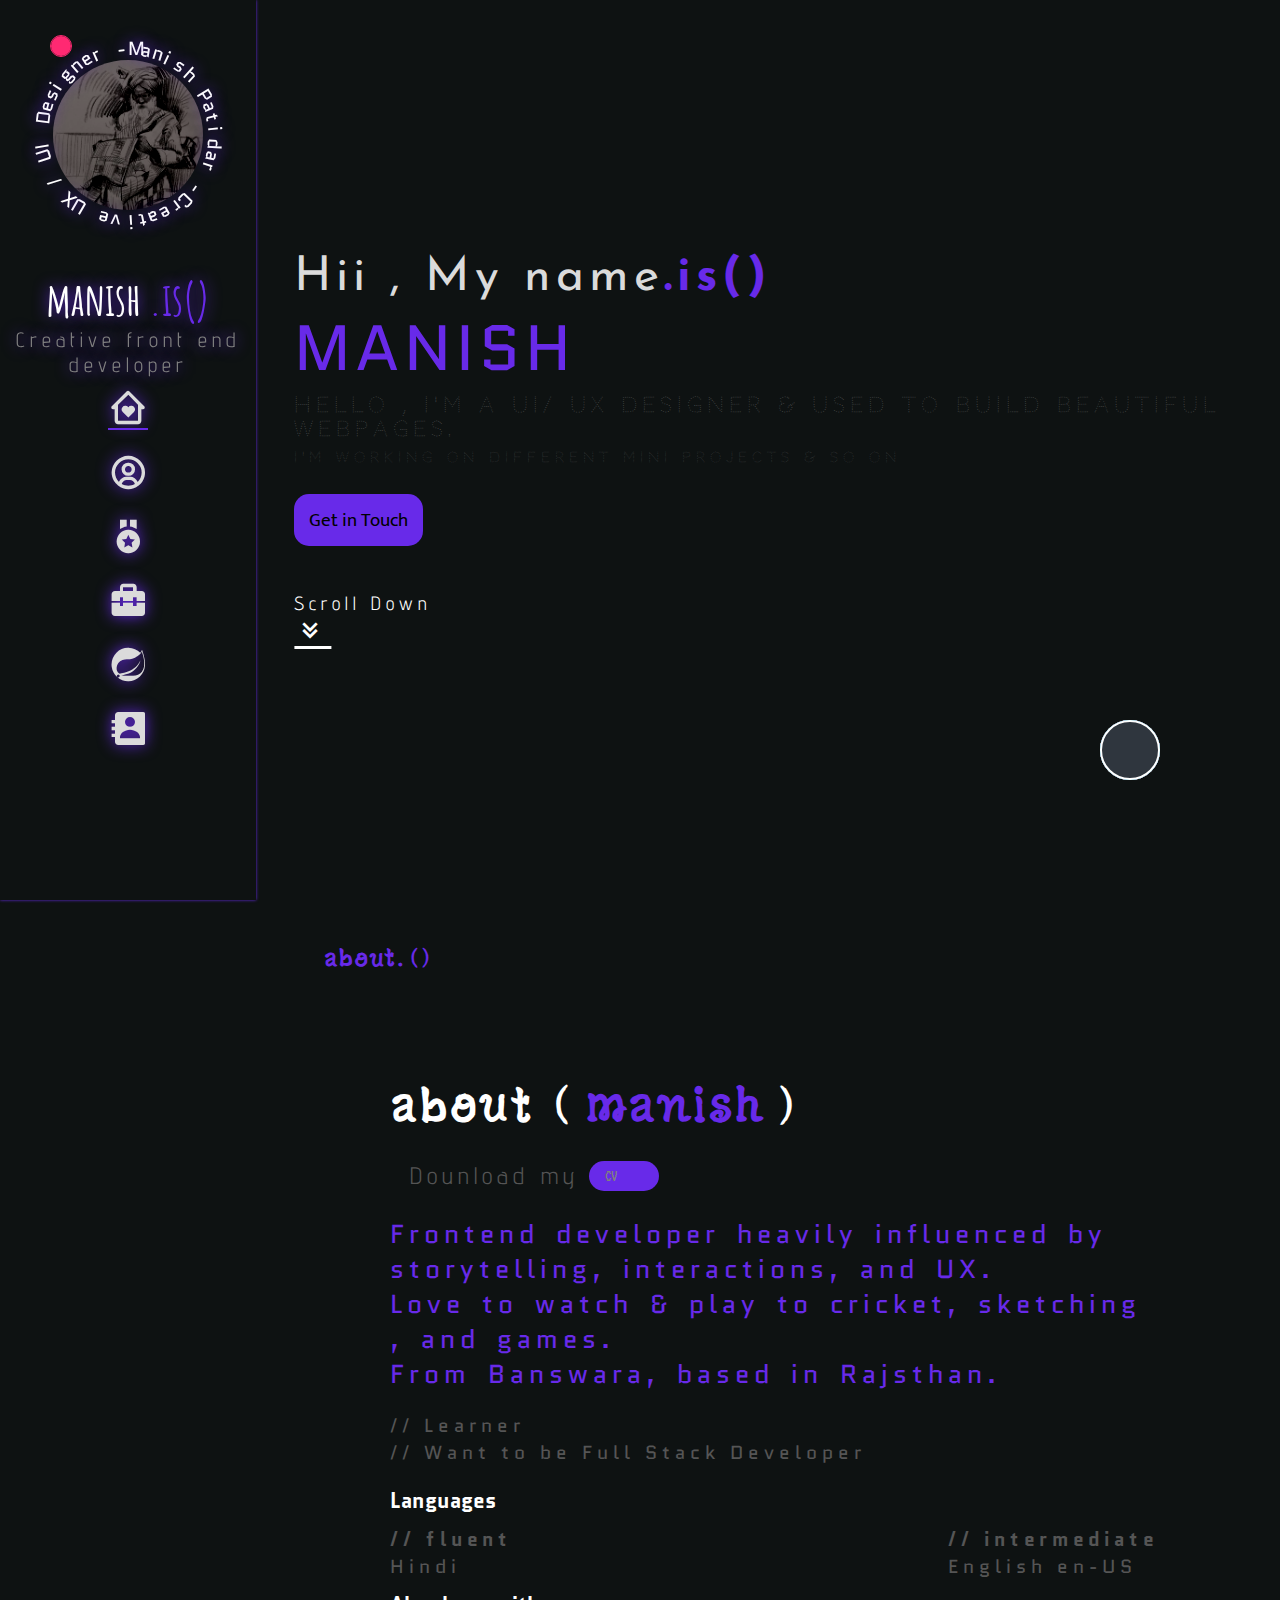
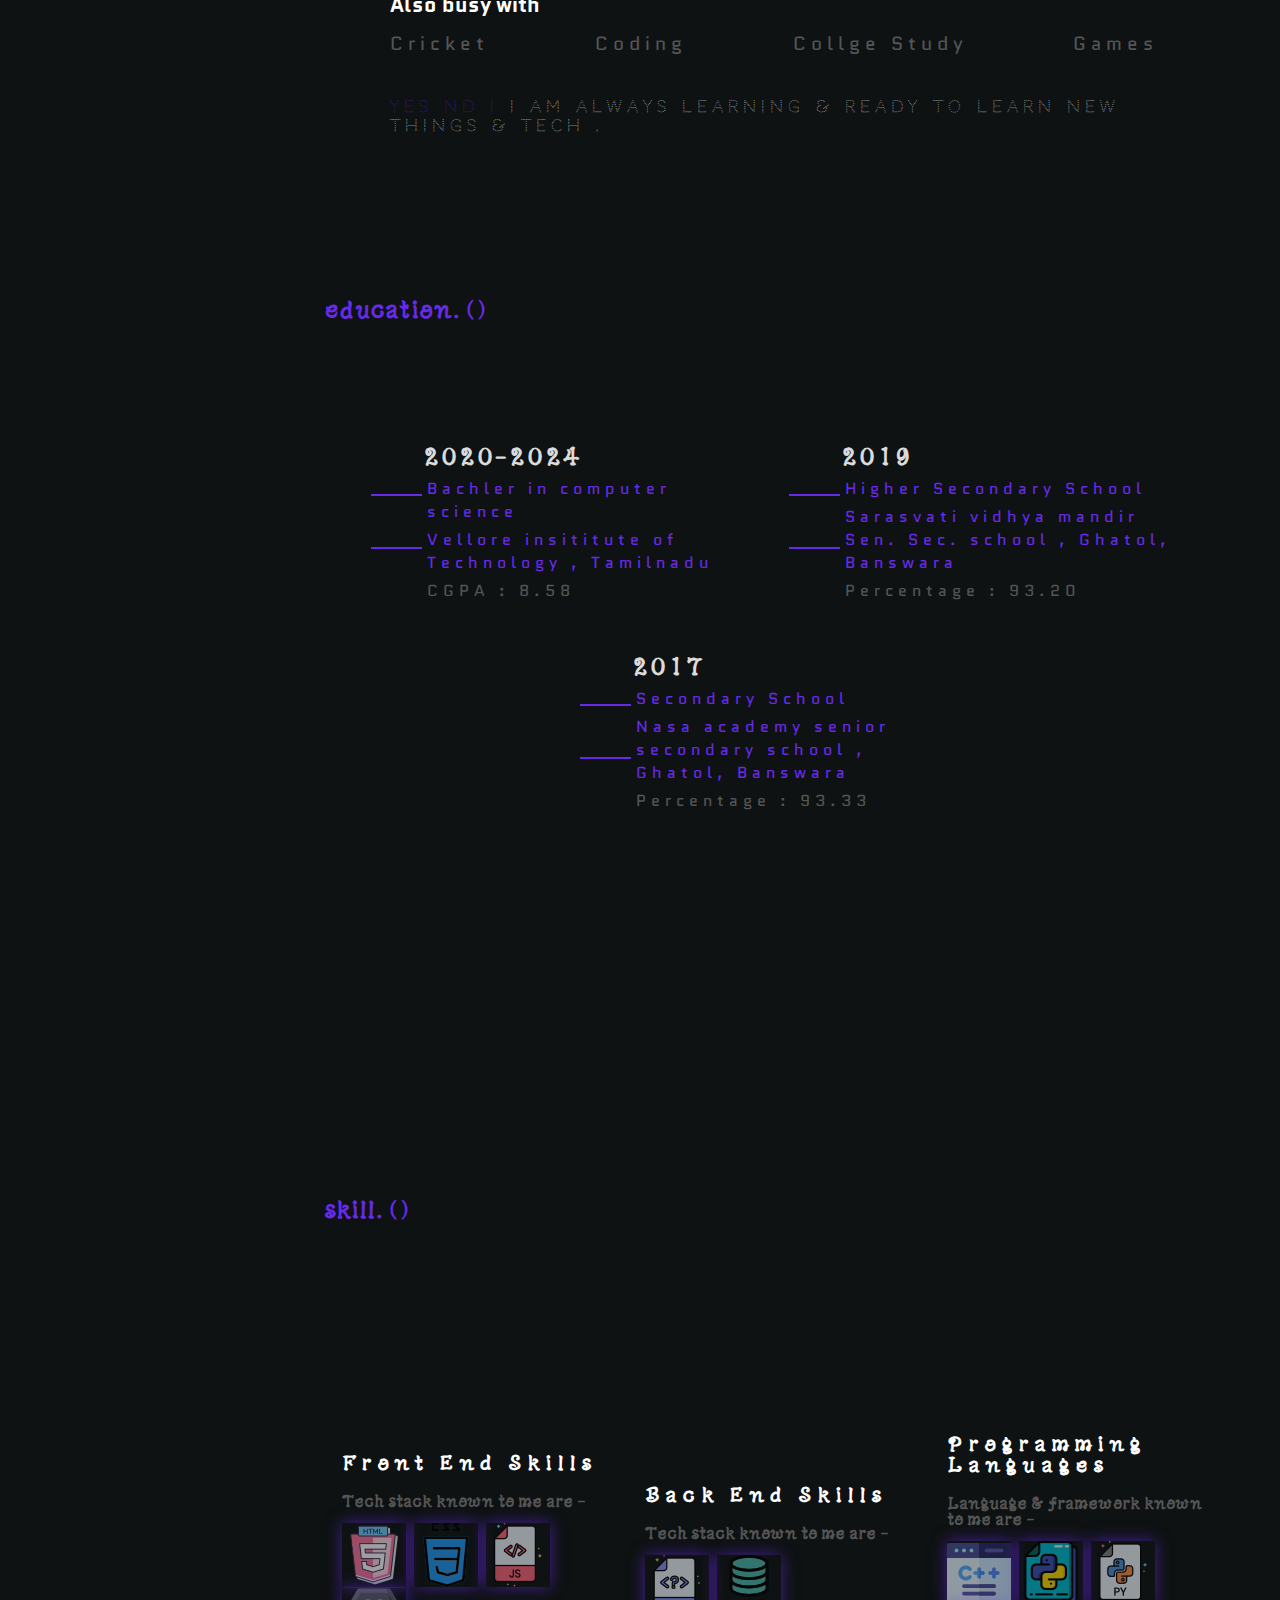
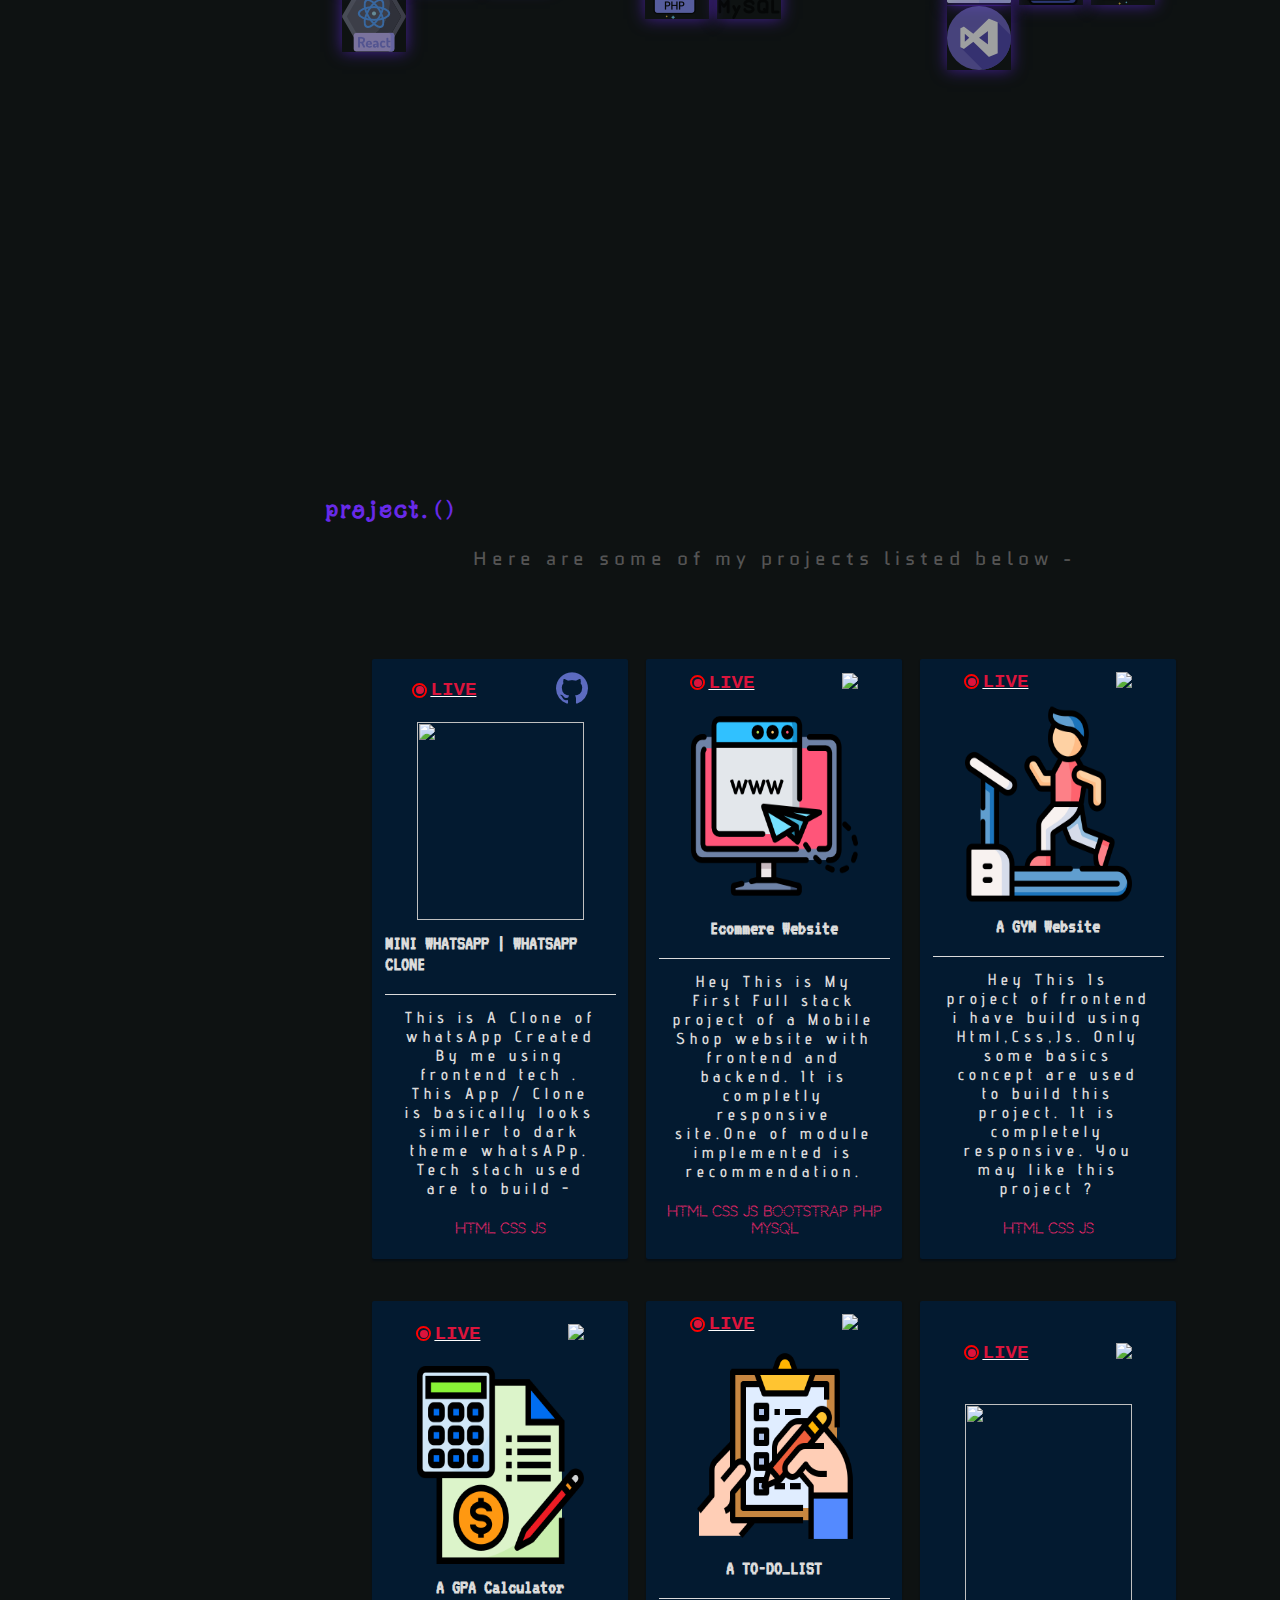
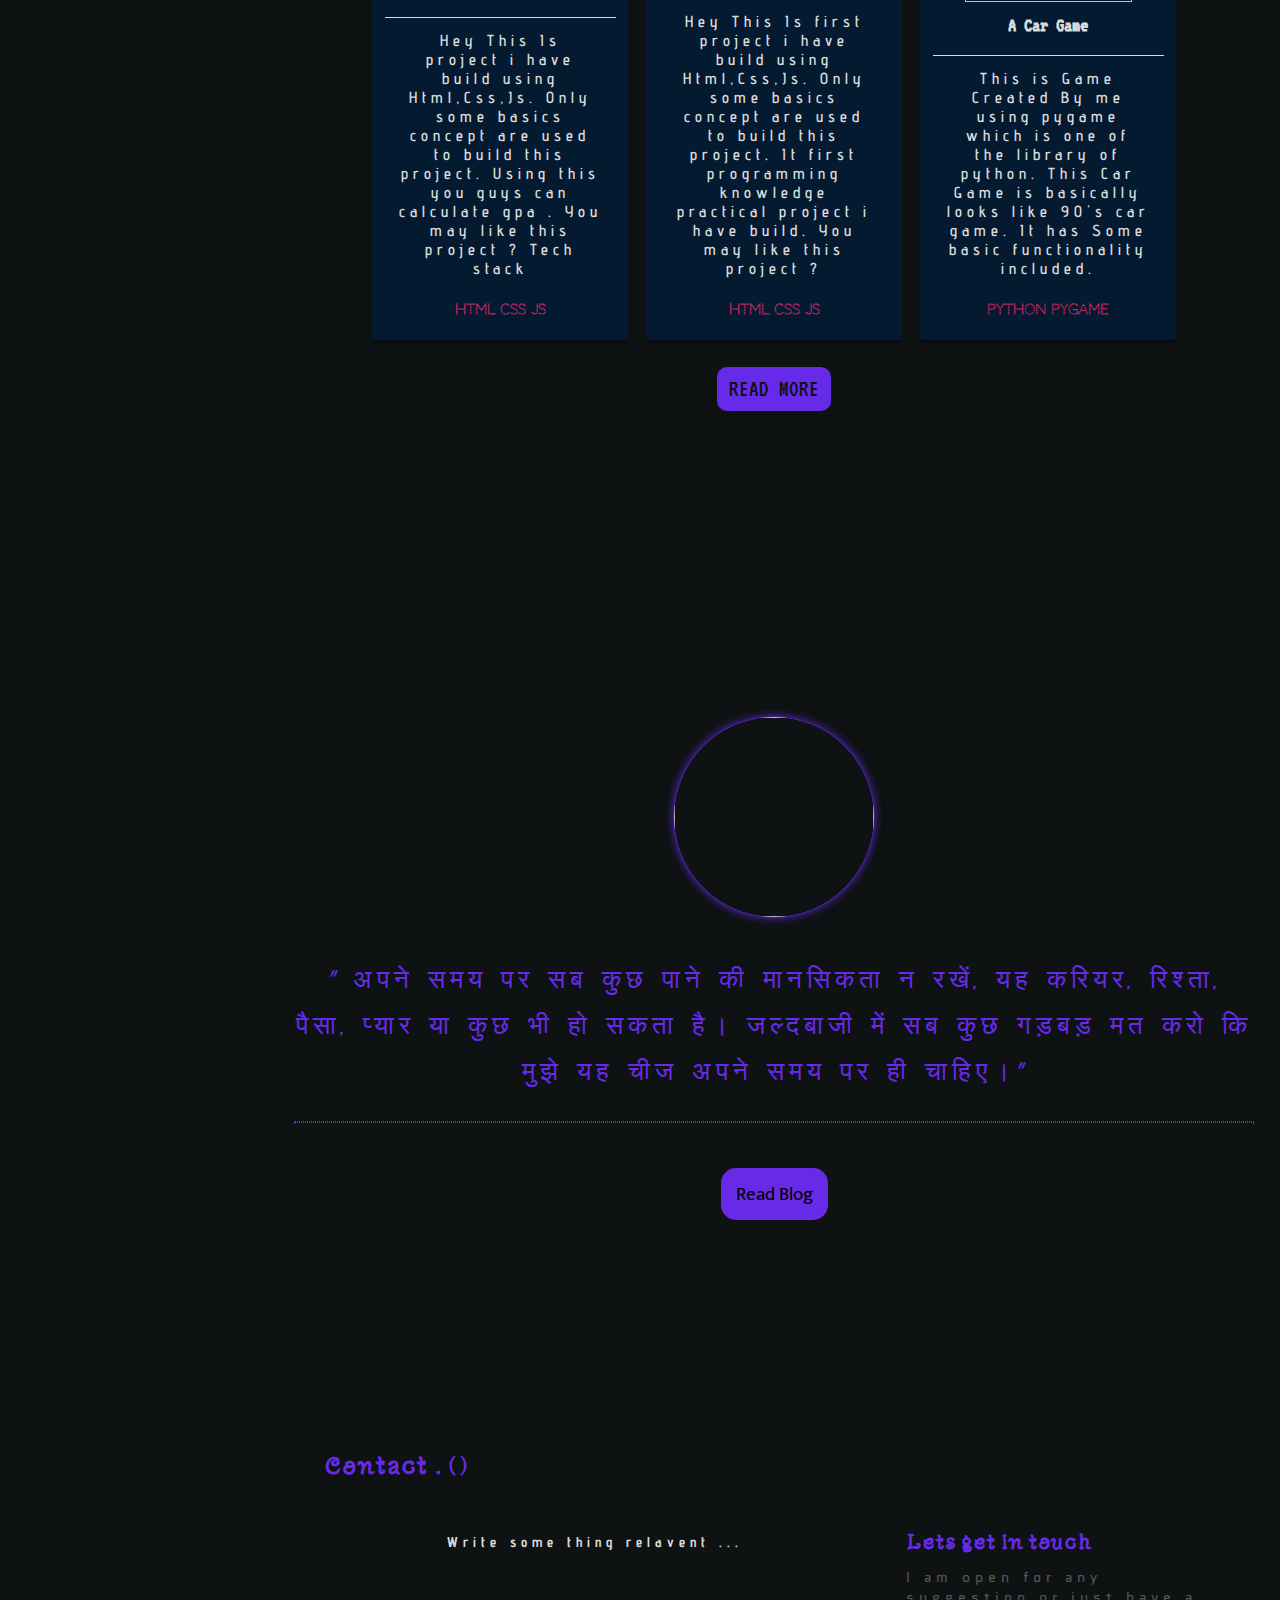
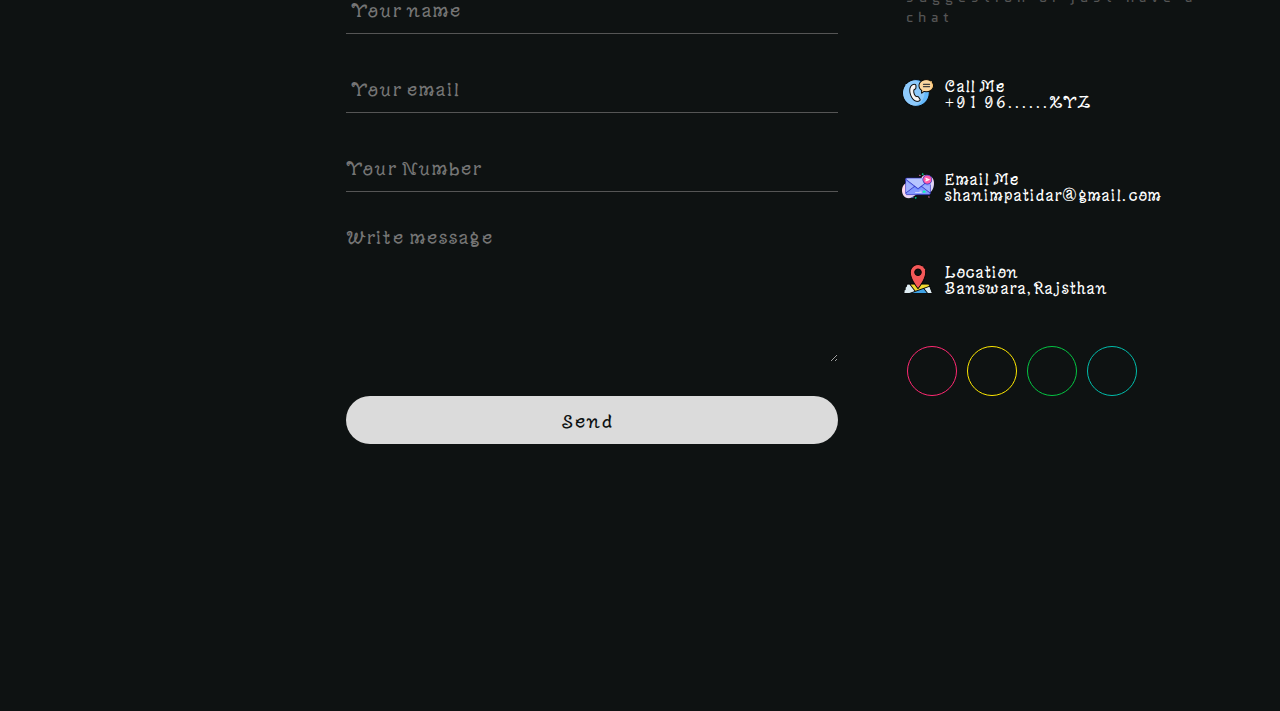
==== commit 17d786c5: "link updates" ====
--- a/Portfolio/index.html
+++ b/Portfolio/index.html
@@ -285,7 +285,7 @@
                                         <a href="https://1-manish.github.io/whatsAppClone/whatsAppClone/index.html" target="_blank"><font style="text-decoration:line;">LIVE</font></a>
                                     </div>
                                     <div class="icon">
-                                        <a href="#"><img src="IMAGES/github.png"></a>
+                                        <a href="#"><img src="images/github.png"></a>
                                     </div>
                                 </div>
                                 <div class="in-bx-mid">
@@ -319,7 +319,7 @@
                                     </div>
                                 </div>
                                 <div class="in-bx-mid">
-                                    <img src="IMAGES/web.png">
+                                    <img src="images/web.png">
                                 </div>
                                 <div class="in-bx-about">
                                     <h4>Ecommere Website</h4>
@@ -345,7 +345,7 @@
                                     </div>
                                 </div>
                                 <div class="in-bx-mid">
-                                    <img src="IMAGES/treadmill.png">
+                                    <img src="images/treadmill.png">
                                 </div>
                                 <div class="in-bx-about">
                                     <h4>A GYM Website</h4>
@@ -375,7 +375,7 @@
                                     </div>
                                 </div>
                                 <div class="in-bx-mid">
-                                    <img src="IMAGES/accounting.png">
+                                    <img src="images/accounting.png">
                                 </div>
                                 <div class="in-bx-about">
                                     <h4>A GPA Calculator</h4>
@@ -404,7 +404,7 @@
                                     </div>
                                 </div>
                                 <div class="in-bx-mid">
-                                    <img src="IMAGES/to-do-list.png">
+                                    <img src="images/to-do-list.png">
                                 </div>
                                 <div class="in-bx-about">
                                     <h4>A TO-DO_LIST</h4>
@@ -465,7 +465,7 @@
                     अपने समय पर सब कुछ पाने की मानसिकता न रखें, यह करियर, रिश्ता, पैसा, प्यार या कुछ भी हो सकता है। जल्दबाजी में सब कुछ गड़बड़ मत करो कि मुझे यह चीज अपने समय पर ही चाहिए।"
                 </p>
                 <hr >
-                <a href="/blog.html">
+                <a href="blog.html">
                     <button class="blogBtn">Read Blog</button>
                 </a>
             </section>
@@ -504,17 +504,17 @@
                         <div class="crightBox">
                             <div class="bx">
 								<div class="lft">
-									<img src="IMAGES/calling.png" alt="....">
+									<img src="images/calling.png" alt="....">
 								</div>
 								<div class="rgt">
 									<font class="top">Call Me</font>
 									<br>
-									<font class="bottom">+91 9610931916</font>
+									<font class="bottom">+91 96......XYZ</font>
 								</div>
 							</div>
 							<div class="bx">
 								<div class="lft">
-									<img src="IMAGES/message.png" alt="....">
+									<img src="images/message.png" alt="....">
 								</div>
 								<div class="rgt">
 									<font class="top">Email Me</font>
@@ -524,7 +524,7 @@
 							</div>
 							<div class="bx">
 								<div class="lft">
-									<img src="IMAGES/location.png" alt="....">
+									<img src="images/location.png" alt="....">
 								</div>
 								<div class="rgt">
 									<font class="top">Location</font>
@@ -570,4 +570,4 @@
 <script type="module" src="https://unpkg.com/ionicons@5.5.2/dist/ionicons/ionicons.esm.js"></script>
 <script nomodule src="https://unpkg.com/ionicons@5.5.2/dist/ionicons/ionicons.js"></script>
 
-</html>+</html>
--- a/Portfolio/style.css
+++ b/Portfolio/style.css
@@ -112,7 +112,7 @@
     position: absolute;
     width: 150px;
     height: 150px;
-    background:url('/images/logo1.jpeg');
+    background:url('images/logo1.jpeg');
     background-size:cover;
     border-radius: 50%;
     filter: brightness(.5) contrast(1.5) ;
@@ -1439,4 +1439,4 @@
 
 
 
-*/+*/
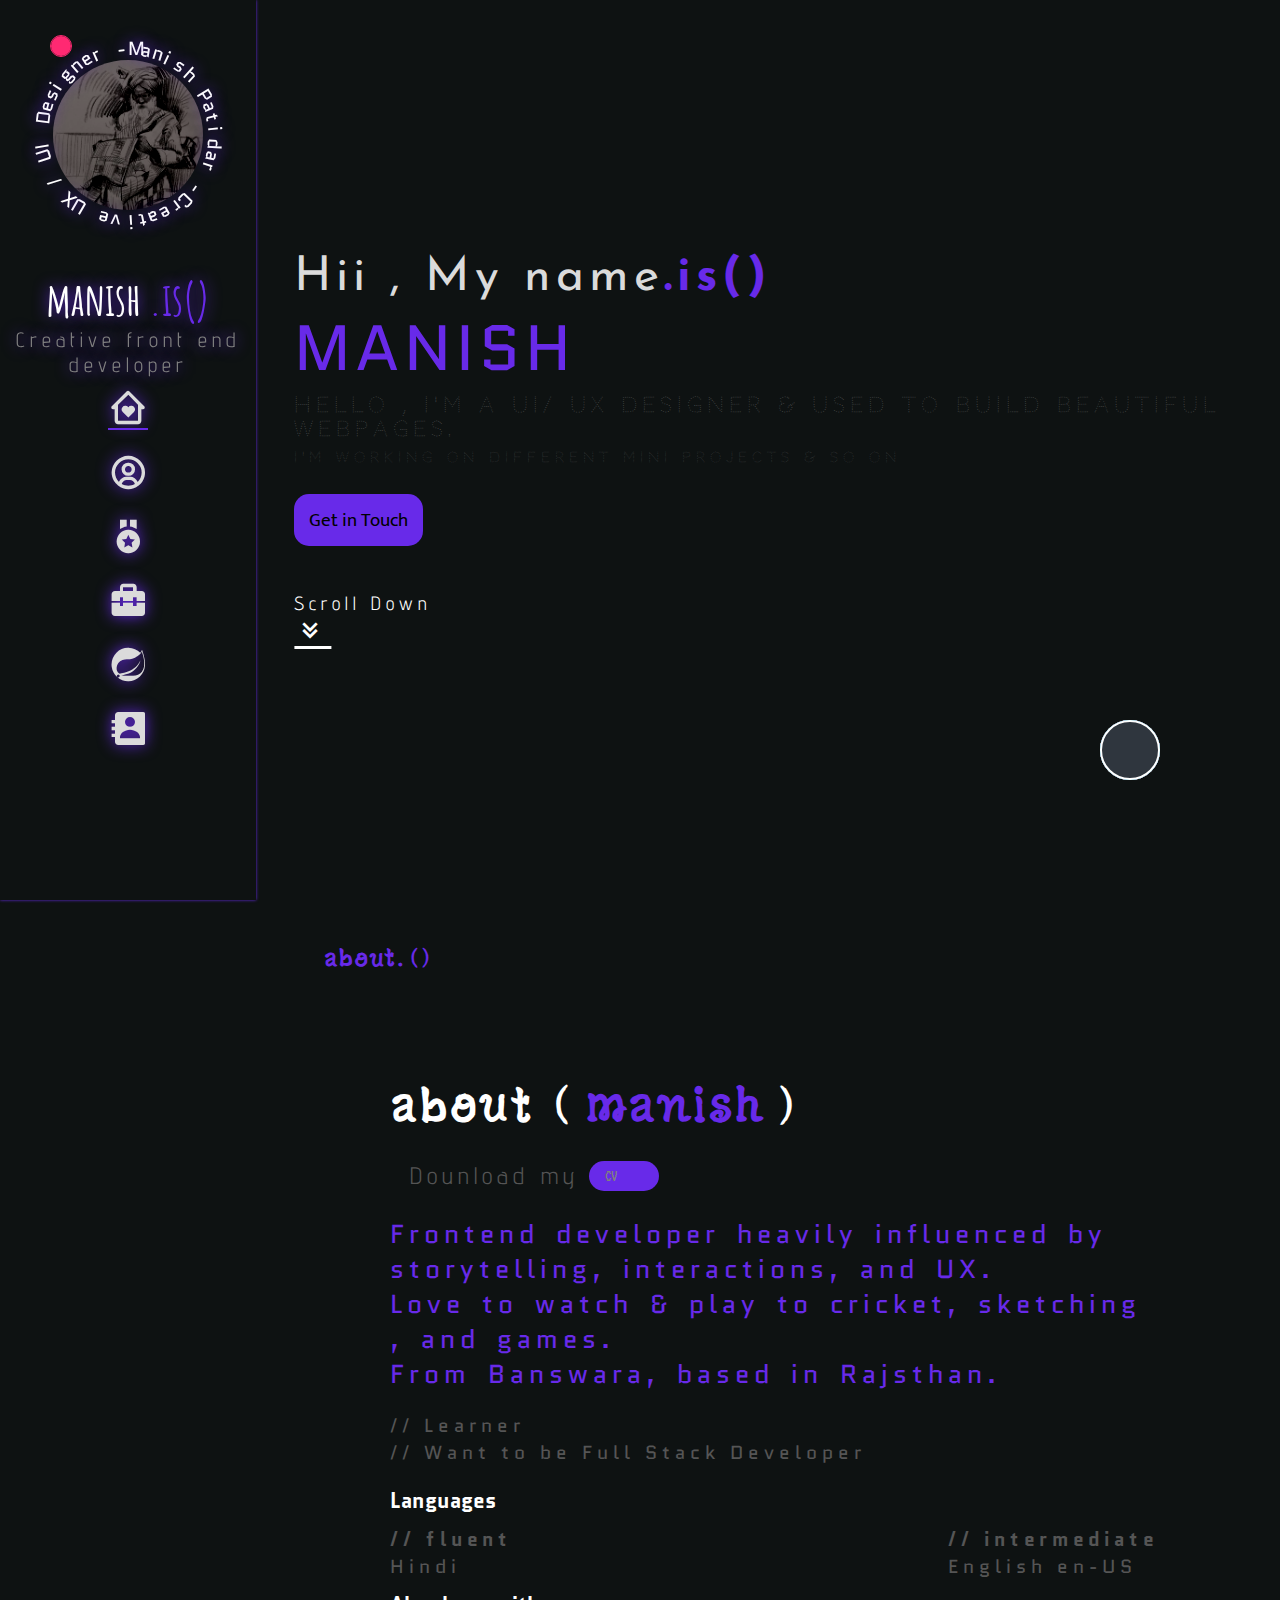
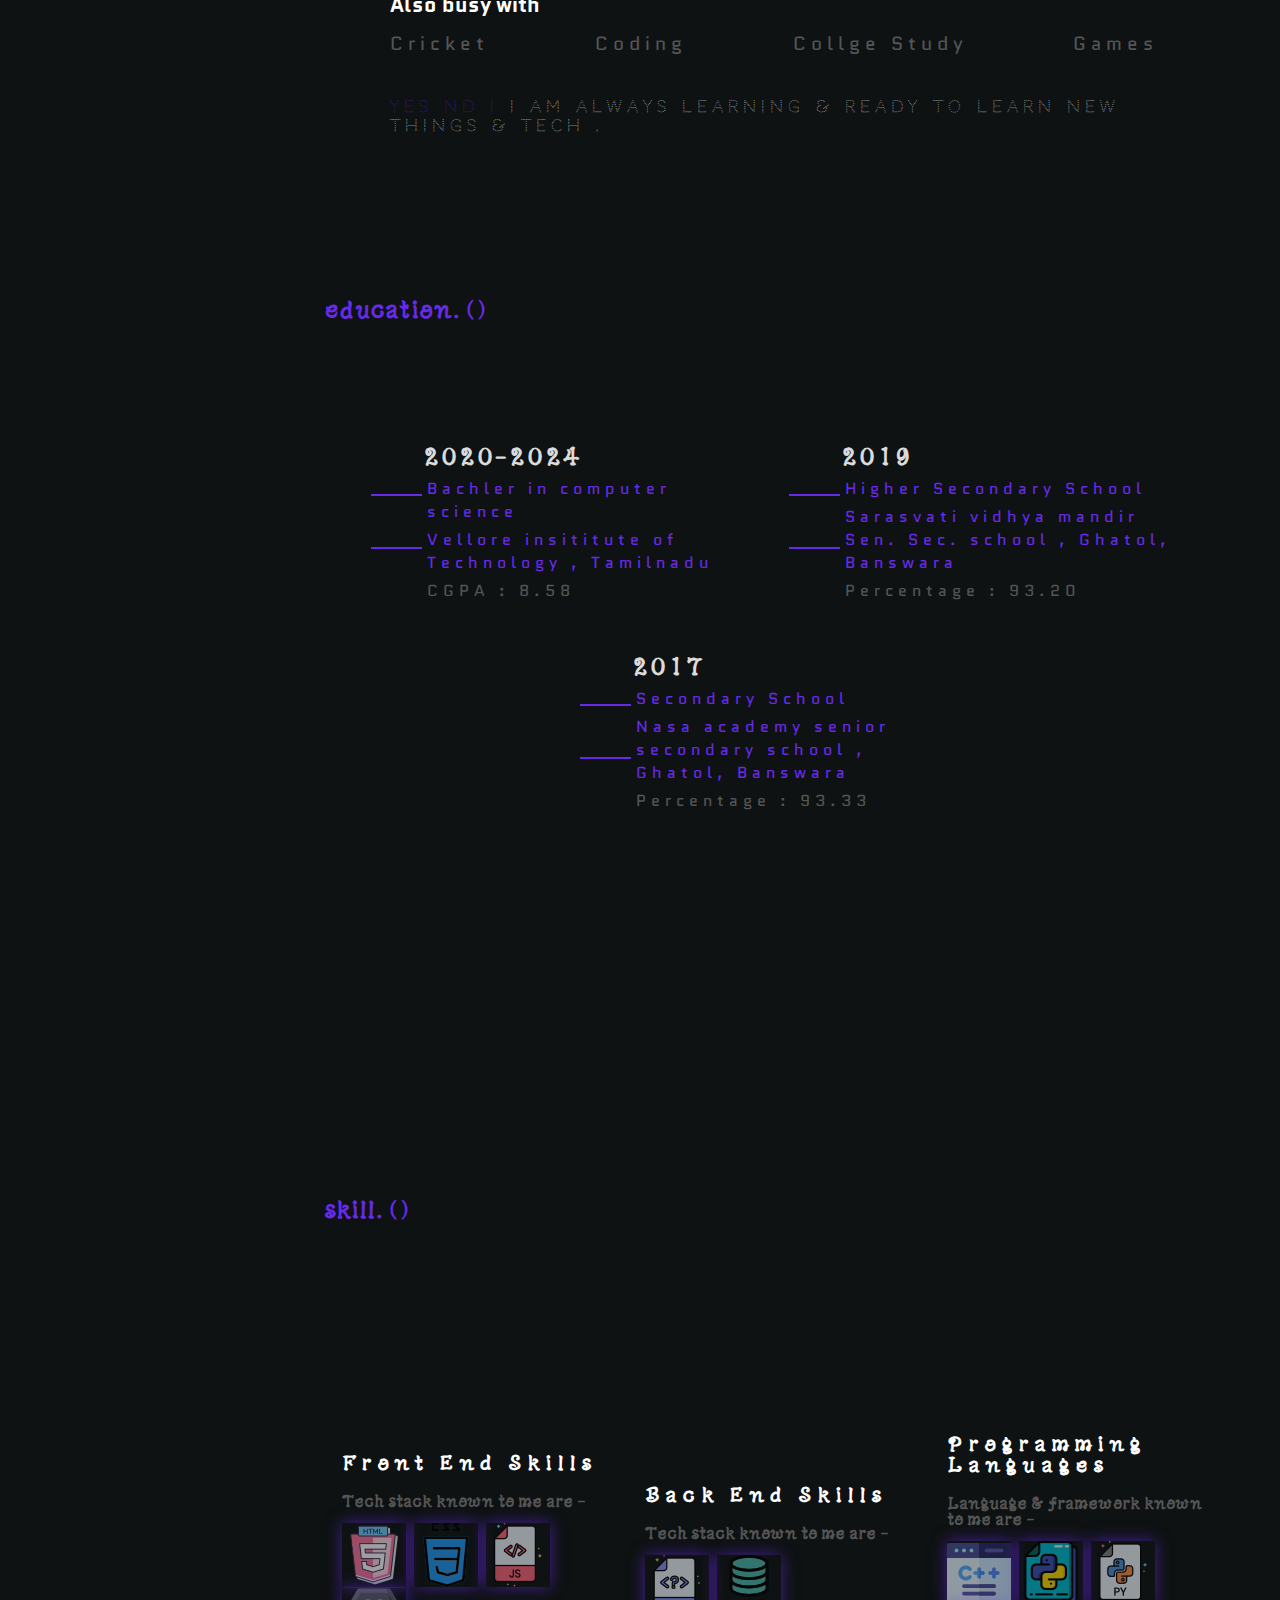
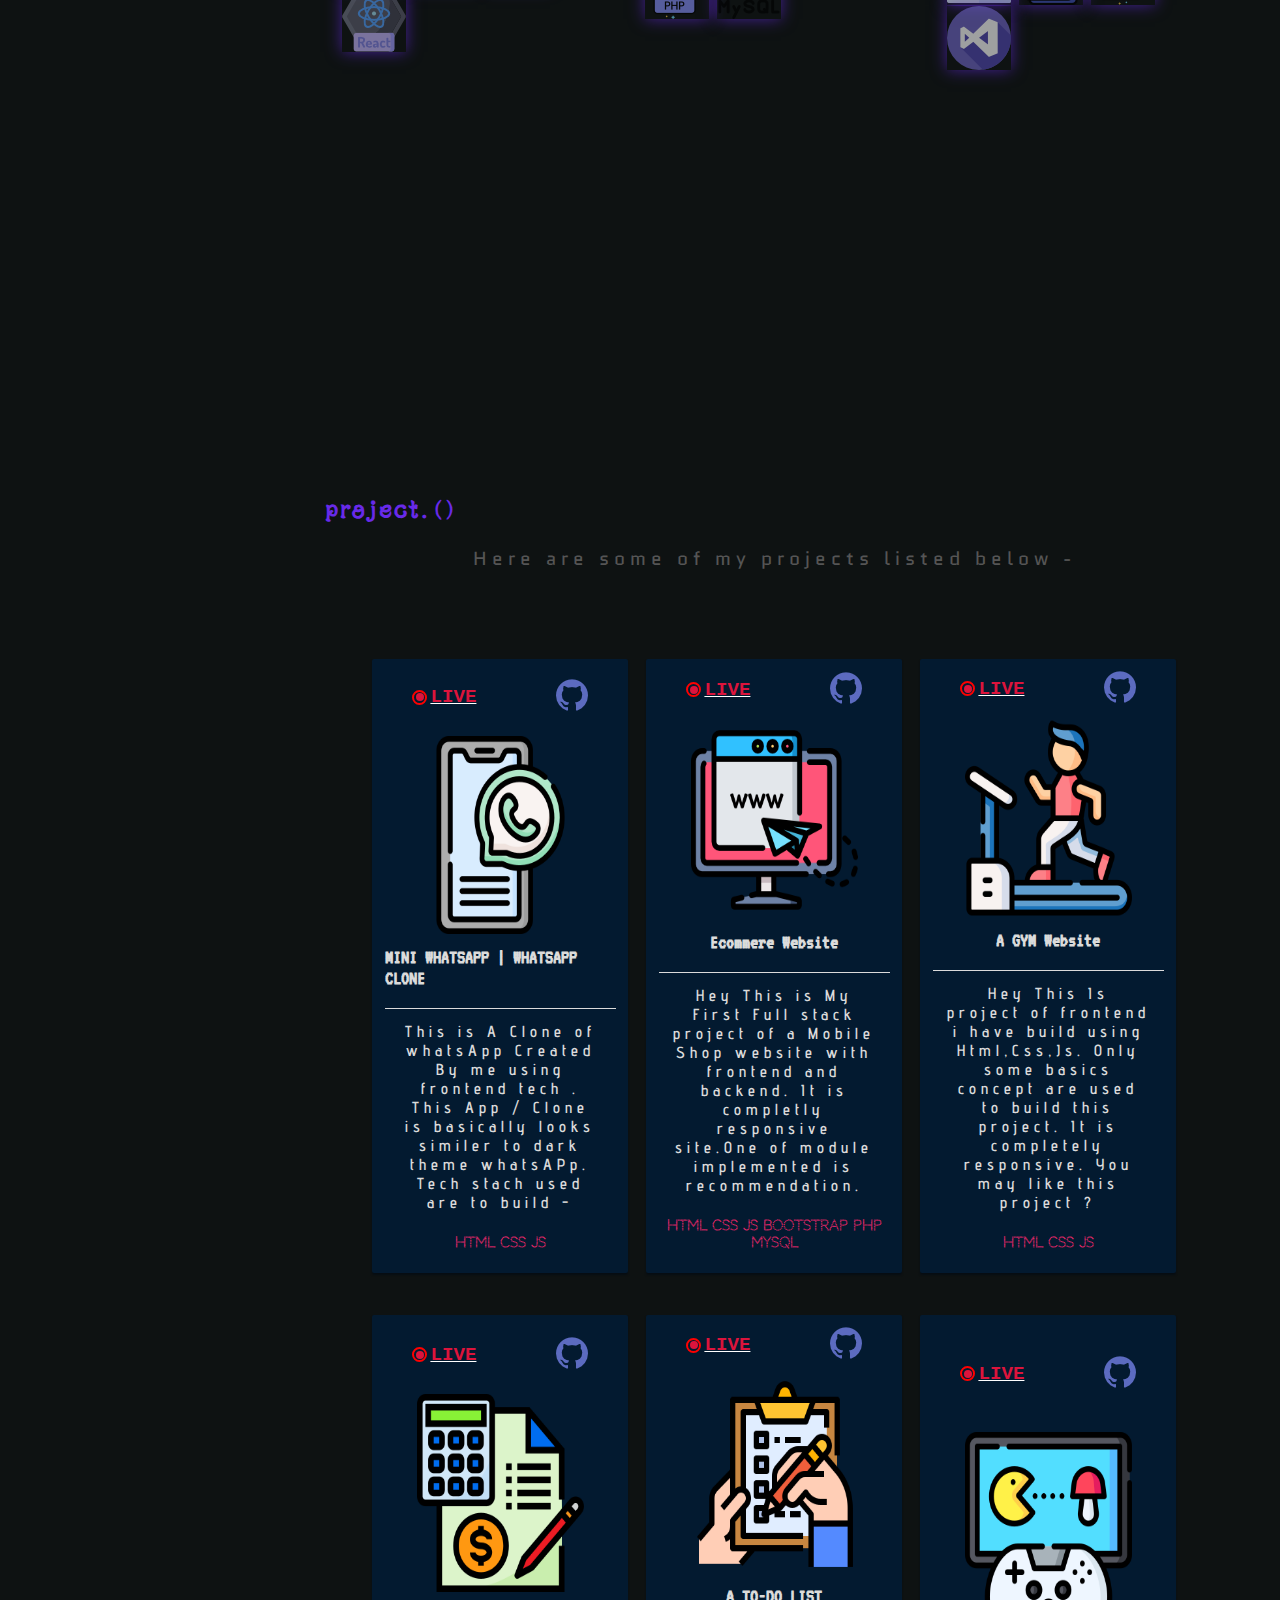
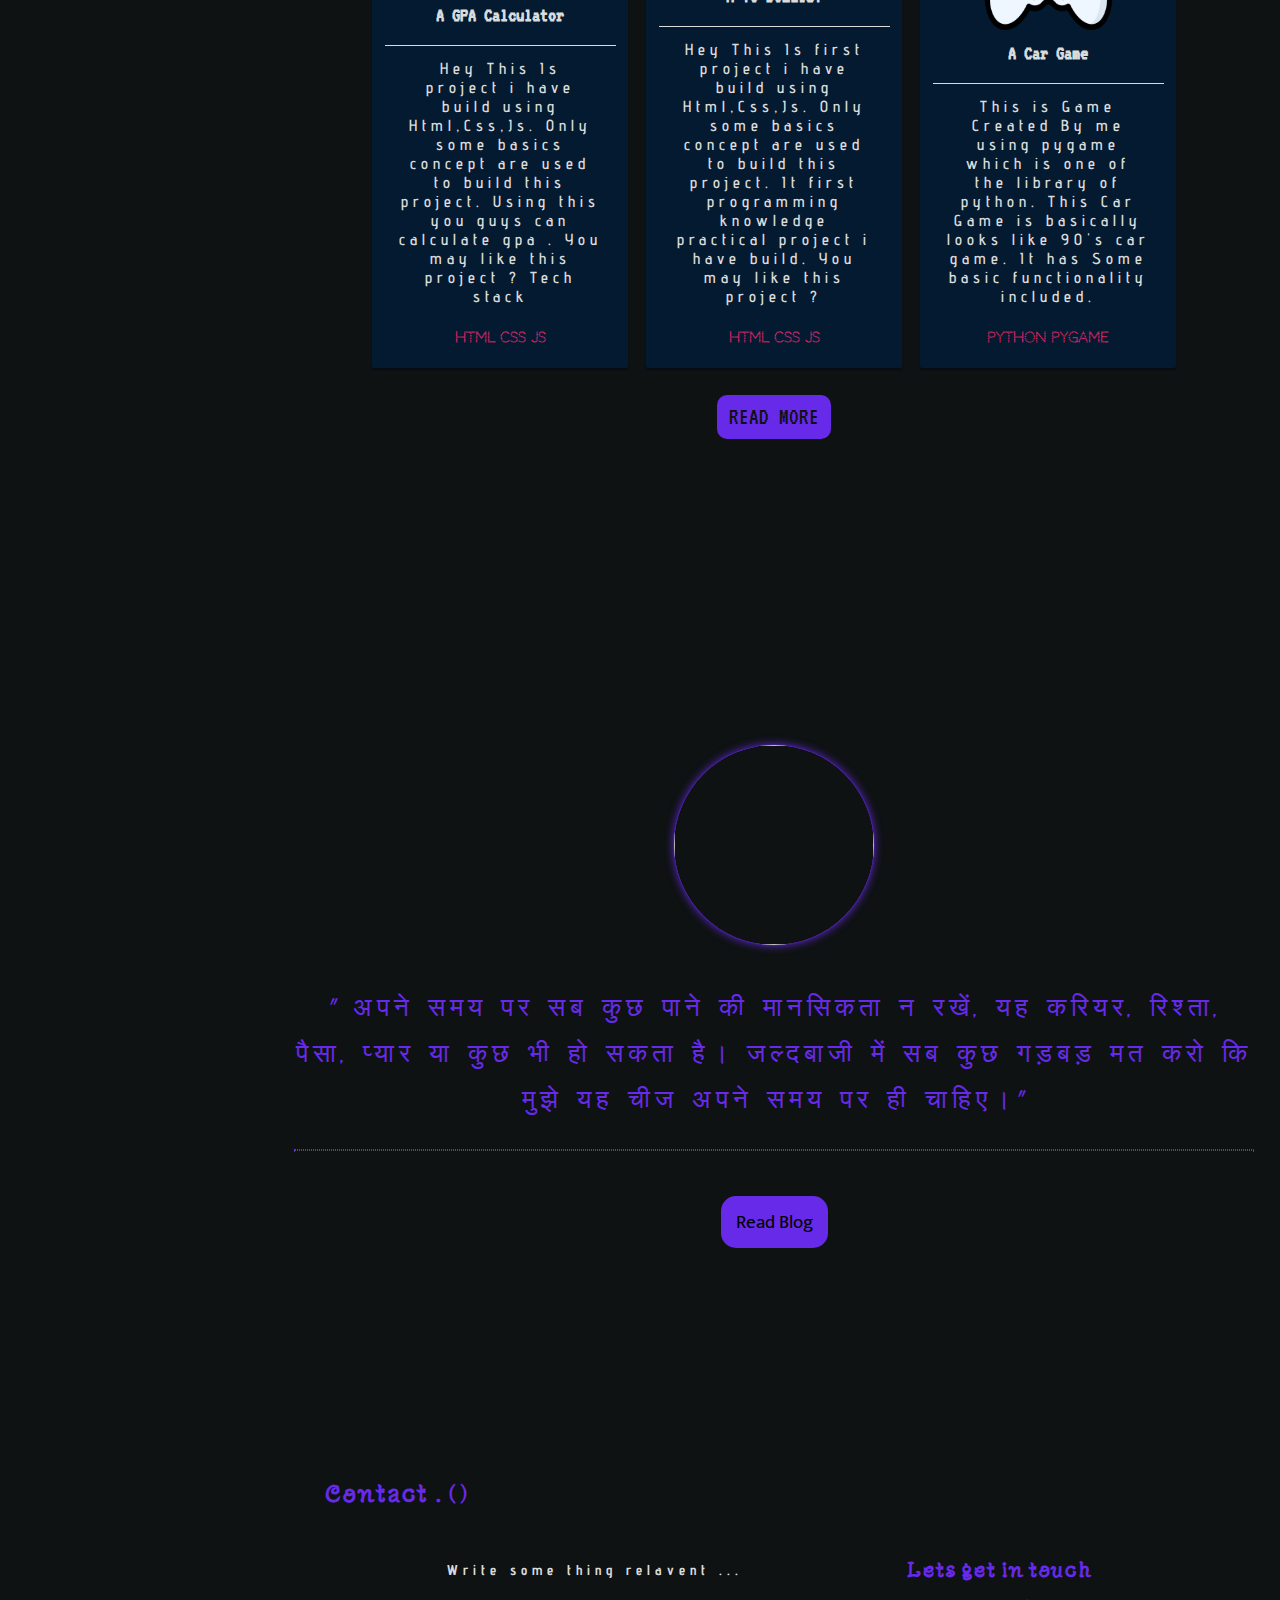
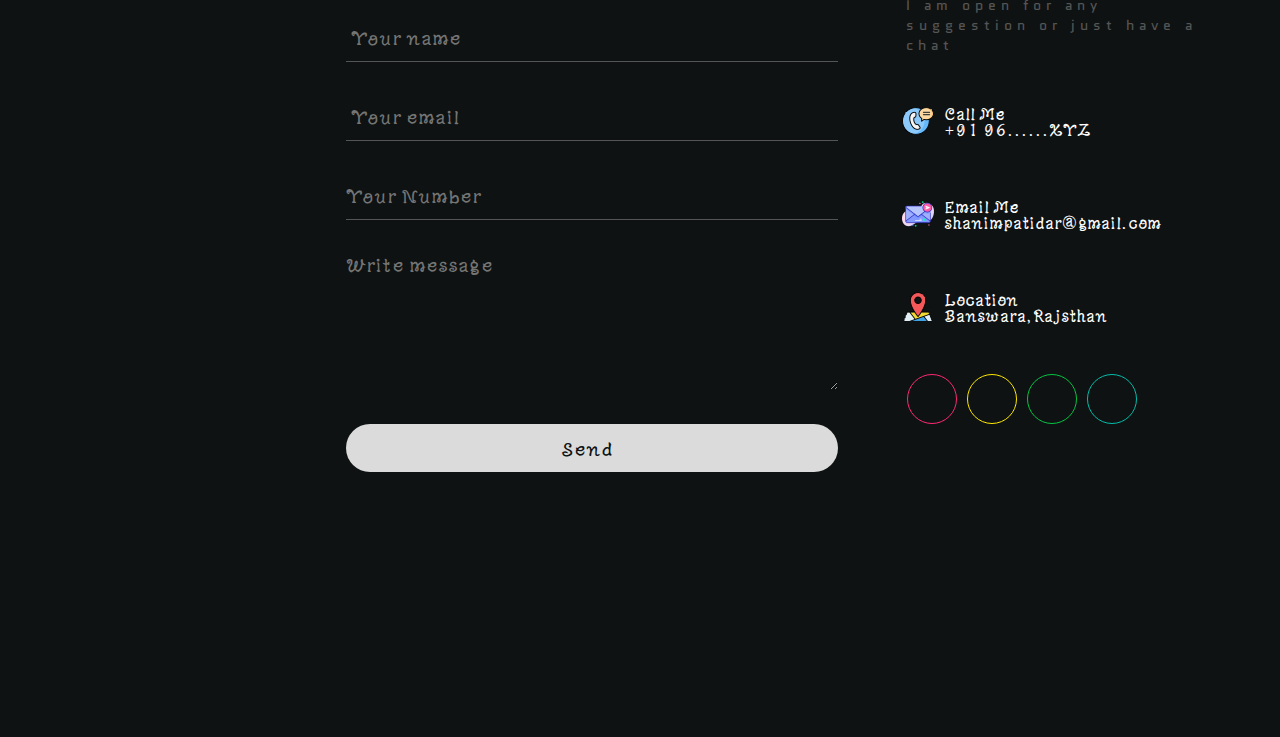
==== commit 9a752c25: "link updates" ====
--- a/Portfolio/index.html
+++ b/Portfolio/index.html
@@ -289,7 +289,7 @@
                                     </div>
                                 </div>
                                 <div class="in-bx-mid">
-                                    <img src="IMAGES/chat.png" >
+                                    <img src="images/chat.png" >
                                 </div>
                                 <div class="in-bx-about">
                                     <h4>MINI WHATSAPP | WHATSAPP CLONE</h4>
@@ -314,7 +314,7 @@
                                         
                                     </div>
                                     <div class="icon">
-                                        <a href="#" target="_blank"><img src="IMAGES/github.png"></a>
+                                        <a href="#" target="_blank"><img src="images/github.png"></a>
                                         <!-- <a href="https://github.com/1-MANISH/Ms-Engage-Project-Recommendation-Engine-" target="_blank"><img src="IMAGES/github.png"></a> -->
                                     </div>
                                 </div>
@@ -340,7 +340,7 @@
                                         <a href="https://1-manish.github.io/A-GYM-_WEBSITE/project22/index.html" target="_blank"><font>LIVE</font></a>
                                     </div>
                                     <div class="icon">
-                                        <a href="#"><img src="IMAGES/github.png"></a>
+                                        <a href="#"><img src="images/github.png"></a>
                                         <!-- <a href="https://github.com/1-MANISH/A-GYM-_WEBSITE" target="_blank"><img src="IMAGES/github.png"></a> -->
                                     </div>
                                 </div>
@@ -370,7 +370,7 @@
                                         <a href="https://1-manish.github.io/GPA-Calculator/" target="_blank"><font>LIVE</font></a>
                                     </div>
                                     <div class="icon">
-                                        <a href="#" target="_blank"><img src="IMAGES/github.png"></a>
+                                        <a href="#" target="_blank"><img src="images/github.png"></a>
                                         <!-- <a href="https://github.com/1-MANISH/GPA-Calculator" target="_blank"><img src="IMAGES/github.png"></a> -->
                                     </div>
                                 </div>
@@ -399,7 +399,7 @@
                                         <a href="https://shedualmyday.000webhostapp.com/" target="_blank"><font>LIVE</font></a>
                                     </div>
                                     <div class="icon">
-                                        <a href="#"><img src="IMAGES/github.png"></a>
+                                        <a href="#"><img src="images/github.png"></a>
                                         <!-- <a href="https://github.com/1-MANISH/TO-DO-LIST"><img src="IMAGES/github.png"></a> -->
                                     </div>
                                 </div>
@@ -427,11 +427,11 @@
                                         <a href="https://www.veed.io/view/cb61cf2e-c4e7-4989-a1b2-69d6a16a8d48?source=compressor-sharing" target="_blank"><font>LIVE</font></a>
                                     </div>
                                     <div class="icon">
-                                        <a href="#"><img src="IMAGES/github.png"></a>
+                                        <a href="#"><img src="images/github.png"></a>
                                     </div>
                                 </div>
                                 <div class="in-bx-mid">
-                                    <img src="IMAGES/game-console.png">
+                                    <img src="images/game-console.png">
                                 </div>
                                 <div class="in-bx-about">
                                     <h4>A Car Game</h4>
@@ -465,7 +465,7 @@
                     अपने समय पर सब कुछ पाने की मानसिकता न रखें, यह करियर, रिश्ता, पैसा, प्यार या कुछ भी हो सकता है। जल्दबाजी में सब कुछ गड़बड़ मत करो कि मुझे यह चीज अपने समय पर ही चाहिए।"
                 </p>
                 <hr >
-                <a href="blog.html">
+                <a href="https://1-manish.github.io/mine-portfolio/Portfolio/blog.html">
                     <button class="blogBtn">Read Blog</button>
                 </a>
             </section>
